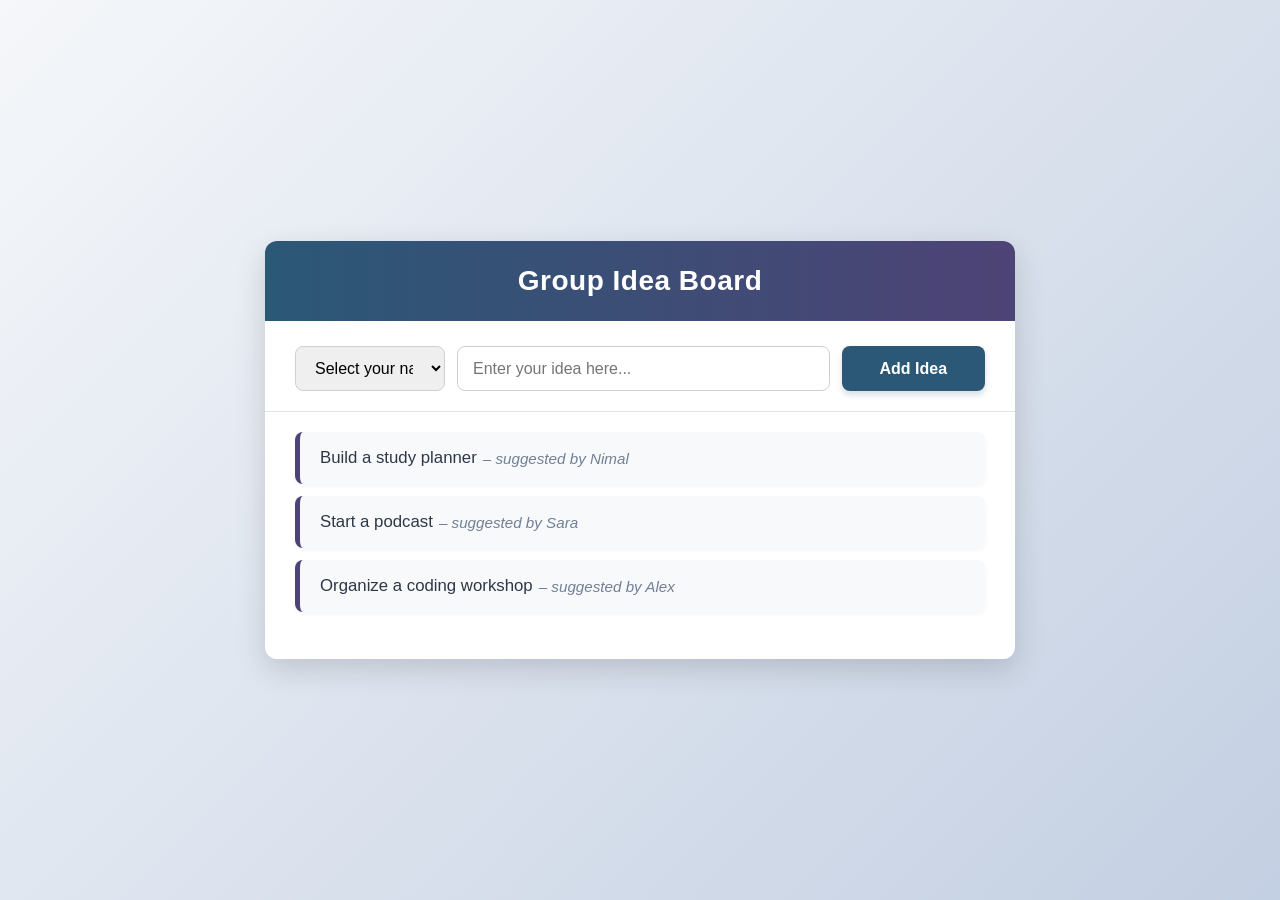
==== index.html @ ea47dd8d "Current Main" ====
<!DOCTYPE html>
<html lang="en">
<head>
    <meta charset="UTF-8">
    <meta name="viewport" content="width=device-width, initial-scale=1.0">
    <title>Group Idea Board</title>
    <link rel="stylesheet" href="style.css">
</head>
<body>
    <div class="board-container">
        <header class="board-header">
            <h1>Group Idea Board</h1>
        </header>
        
        <div class="input-section">
            <select id="name-select" aria-label="Select your name">
                <option value="" disabled selected>Select your name...</option>
                <option value="Nimal">Nimal</option>
                <option value="Sara">Sara</option>
                <option value="Alex">Alex</option>
                <option value="Chandula">Chandula</option>
            </select>
            <input type="text" id="idea-input" placeholder="Enter your idea here..." aria-label="Enter your idea">
            <button id="add-btn">Add Idea</button>
        </div>

        <div class="list-section">
            <ul id="idea-list">
                <li>Build a study planner <span class="author">– suggested by Nimal</span></li>
                <li>Start a podcast <span class="author">– suggested by Sara</span></li>
                <li>Organize a coding workshop <span class="author">– suggested by Alex</span></li>
            </ul>
        </div>
    </div>

    <script src="script.js"></script>
</body>
</html>
---- style.css ----
* {
    box-sizing: border-box;
    margin: 0;
    padding: 0;
    font-family: 'Segoe UI', Tahoma, Geneva, Verdana, sans-serif;
}

body {
    background: linear-gradient(135deg, #f5f7fa 0%, #c3cfe2 100%);
    display: flex;
    justify-content: center;
    align-items: center;
    min-height: 100vh;
    padding: 20px;
}

.board-container {
    background-color: #ffffff;
    width: 100%;
    max-width: 750px;
    border-radius: 12px;
    box-shadow: 0 10px 30px rgba(0, 0, 0, 0.15);
    overflow: hidden;
}

.board-header {
    background: linear-gradient(90deg, #2b5876 0%, #4e4376 100%);
    color: white;
    padding: 24px;
    text-align: center;
}

.board-header h1 {
    font-size: 1.75rem;
    font-weight: 600;
    letter-spacing: 0.5px;
}

.input-section {
    display: flex;
    gap: 12px;
    padding: 25px 30px 20px 30px;
    border-bottom: 1px solid #e1e4e8;
    flex-wrap: wrap;
}

#name-select, #idea-input, #add-btn {
    padding: 12px 15px;
    border: 1px solid #ccd0d5;
    border-radius: 8px;
    font-size: 1rem;
    outline: none;
    transition: all 0.3s ease;
}

#name-select:focus, #idea-input:focus {
    border-color: #4e4376;
    box-shadow: 0 0 0 3px rgba(78, 67, 118, 0.1);
}

#name-select {
    flex: 1;
    min-width: 150px;
    cursor: pointer;
}

#idea-input {
    flex: 3;
    min-width: 200px;
}

#add-btn {
    background-color: #2b5876;
    color: white;
    border: none;
    cursor: pointer;
    font-weight: 600;
    flex: 1;
    min-width: 120px;
    box-shadow: 0 4px 6px rgba(43, 88, 118, 0.2);
}

#add-btn:hover {
    background-color: #1a3648;
    box-shadow: 0 6px 8px rgba(43, 88, 118, 0.3);
    transform: translateY(-1px);
}

#add-btn:active {
    transform: translateY(1px);
    box-shadow: 0 2px 4px rgba(43, 88, 118, 0.2);
}

.list-section {
    padding: 20px 30px 35px 30px;
}

#idea-list {
    list-style-type: none;
}

#idea-list li {
    padding: 16px 20px;
    background-color: #f8f9fa;
    margin-bottom: 12px;
    border-radius: 8px;
    border-left: 5px solid #4e4376;
    font-size: 1.05rem;
    color: #2d3748;
    box-shadow: 0 2px 5px rgba(0,0,0,0.04);
    transition: transform 0.2s ease, box-shadow 0.2s ease;
    display: flex;
    align-items: center;
    flex-wrap: wrap;
    gap: 6px;
}

#idea-list li:hover {
    transform: translateX(6px);
    box-shadow: 0 4px 8px rgba(0,0,0,0.08);
}

.author {
    font-style: italic;
    color: #718096;
    font-size: 0.95rem;
}
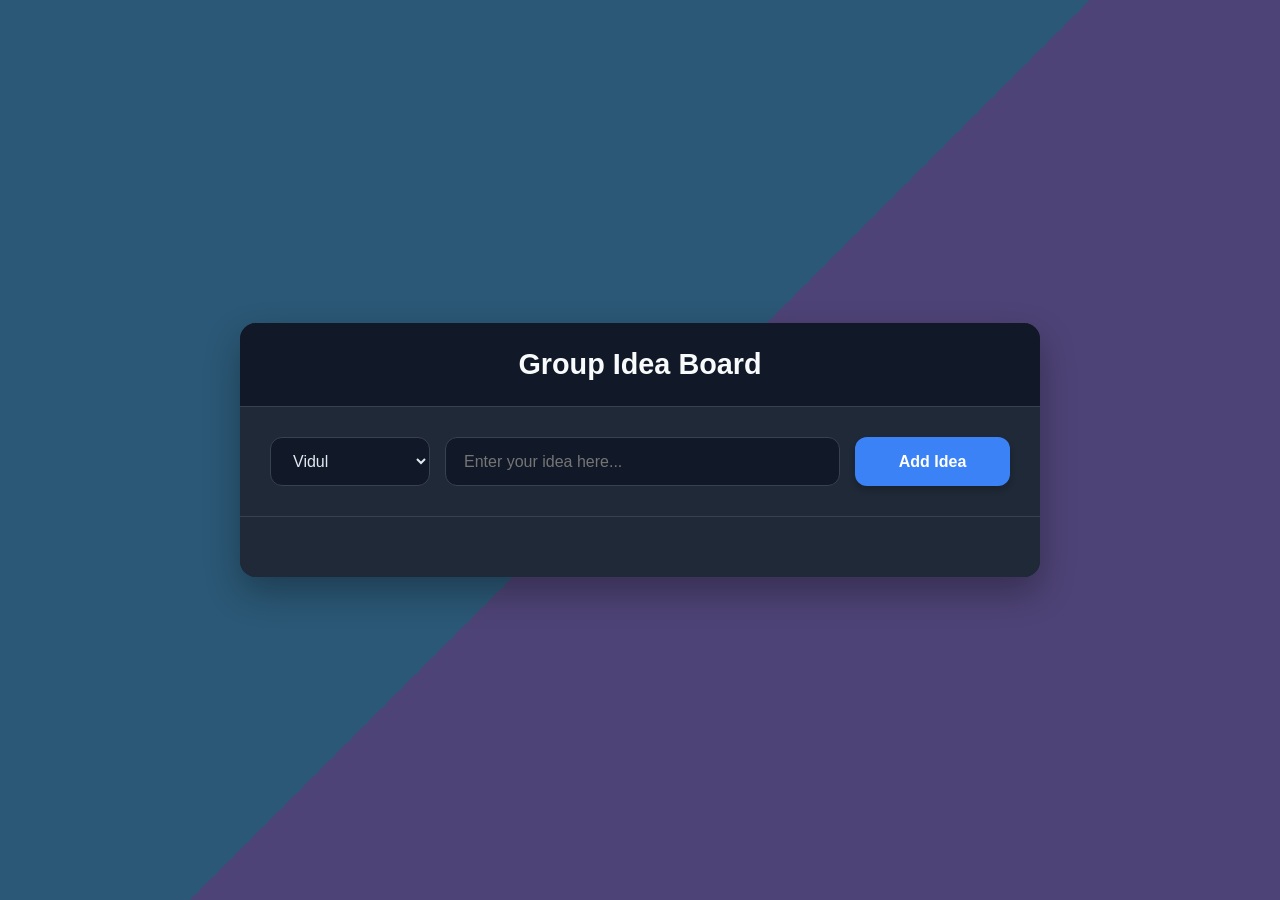
==== commit 6874c58f: "final changes" ====
--- a/index.html
+++ b/index.html
@@ -3,7 +3,7 @@
 <head>
     <meta charset="UTF-8">
     <meta name="viewport" content="width=device-width, initial-scale=1.0">
-    <title>Group Idea Board</title>
+    <title>Advanced Group Idea Board</title>
     <link rel="stylesheet" href="style.css">
 </head>
 <body>
@@ -14,22 +14,23 @@
         
         <div class="input-section">
             <select id="name-select" aria-label="Select your name">
-                <option value="" disabled selected>Select your name...</option>
-                <option value="Nimal">Nimal</option>
-                <option value="Sara">Sara</option>
-                <option value="Alex">Alex</option>
+                <option value="Vidul">Vidul</option>
                 <option value="Chandula">Chandula</option>
+                <option value="Amasha">Amasha</option>
+                <option value="Yasandi">Yasandi</option>
+                <option value="Anusara">Anusara</option>
+                <option value="Ayal">Ayal</option>
+                <option value="Miron">Miron</option>
+                <option value="Krishanth">Krishanth</option>
+                <option value="Lochana">Sahan</option>
+                <option value="Didula">Sahan</option>
             </select>
             <input type="text" id="idea-input" placeholder="Enter your idea here..." aria-label="Enter your idea">
             <button id="add-btn">Add Idea</button>
         </div>
 
         <div class="list-section">
-            <ul id="idea-list">
-                <li>Build a study planner <span class="author">– suggested by Nimal</span></li>
-                <li>Start a podcast <span class="author">– suggested by Sara</span></li>
-                <li>Organize a coding workshop <span class="author">– suggested by Alex</span></li>
-            </ul>
+            <ul id="idea-list"></ul>
         </div>
     </div>
 
--- a/style.css
+++ b/style.css
@@ -1,3 +1,4 @@
+/* Reset and base styles */
 * {
     box-sizing: border-box;
     margin: 0;
@@ -5,8 +6,10 @@
     font-family: 'Segoe UI', Tahoma, Geneva, Verdana, sans-serif;
 }
 
+/* Main body background inspired by the sample image */
 body {
-    background: linear-gradient(135deg, #f5f7fa 0%, #c3cfe2 100%);
+    /* Diagonal gradient for a modern, two-toned background */
+    background: linear-gradient(135deg, #2b5876 50%, #4e4376 50%);
     display: flex;
     justify-content: center;
     align-items: center;
@@ -14,114 +17,128 @@
     padding: 20px;
 }
 
+/* The main card container for the board */
 .board-container {
-    background-color: #ffffff;
+    background-color: #1f2937; /* Dark background for the card */
     width: 100%;
-    max-width: 750px;
-    border-radius: 12px;
-    box-shadow: 0 10px 30px rgba(0, 0, 0, 0.15);
+    max-width: 800px;
+    border-radius: 16px; /* Prominent rounded corners */
+    box-shadow: 0 15px 35px rgba(0, 0, 0, 0.3); /* Deep shadow for depth */
     overflow: hidden;
+    color: #e2e8f0; /* Light text color for contrast */
 }
 
+/* Header styling */
 .board-header {
-    background: linear-gradient(90deg, #2b5876 0%, #4e4376 100%);
-    color: white;
-    padding: 24px;
+    background: #111827; /* Slightly darker header */
+    padding: 25px;
     text-align: center;
+    border-bottom: 1px solid #374151;
 }
 
 .board-header h1 {
-    font-size: 1.75rem;
+    font-size: 1.8rem;
     font-weight: 600;
-    letter-spacing: 0.5px;
+    color: #f9fafb;
 }
 
+/* Input section styling */
 .input-section {
     display: flex;
-    gap: 12px;
-    padding: 25px 30px 20px 30px;
-    border-bottom: 1px solid #e1e4e8;
+    gap: 15px;
+    padding: 30px;
+    border-bottom: 1px solid #374151;
     flex-wrap: wrap;
+    background-color: #1f2937;
 }
 
+/* Styling for inputs and button */
 #name-select, #idea-input, #add-btn {
-    padding: 12px 15px;
-    border: 1px solid #ccd0d5;
-    border-radius: 8px;
+    padding: 14px 18px;
+    border: 1px solid #374151;
+    border-radius: 12px; /* Matches container's rounded style */
     font-size: 1rem;
     outline: none;
     transition: all 0.3s ease;
+    background-color: #111827; /* Dark input background */
+    color: #e2e8f0;
 }
 
 #name-select:focus, #idea-input:focus {
-    border-color: #4e4376;
-    box-shadow: 0 0 0 3px rgba(78, 67, 118, 0.1);
+    border-color: #3b82f6; /* Blue highlight on focus */
+    box-shadow: 0 0 0 3px rgba(59, 130, 246, 0.2);
 }
 
 #name-select {
     flex: 1;
-    min-width: 150px;
+    min-width: 160px;
     cursor: pointer;
 }
 
 #idea-input {
     flex: 3;
-    min-width: 200px;
+    min-width: 220px;
 }
 
+/* Button styling */
 #add-btn {
-    background-color: #2b5876;
+    background-color: #3b82f6; /* Vibrant blue button */
     color: white;
     border: none;
     cursor: pointer;
     font-weight: 600;
     flex: 1;
-    min-width: 120px;
-    box-shadow: 0 4px 6px rgba(43, 88, 118, 0.2);
+    min-width: 130px;
+    box-shadow: 0 4px 6px rgba(0, 0, 0, 0.2);
 }
 
 #add-btn:hover {
-    background-color: #1a3648;
-    box-shadow: 0 6px 8px rgba(43, 88, 118, 0.3);
-    transform: translateY(-1px);
+    background-color: #2563eb; /* Darker blue on hover */
+    box-shadow: 0 6px 12px rgba(0, 0, 0, 0.3);
+    transform: translateY(-2px);
 }
 
 #add-btn:active {
-    transform: translateY(1px);
-    box-shadow: 0 2px 4px rgba(43, 88, 118, 0.2);
+    transform: translateY(0);
 }
 
+/* List section styling */
 .list-section {
-    padding: 20px 30px 35px 30px;
+    padding: 30px;
+    background-color: #1f2937;
 }
 
 #idea-list {
     list-style-type: none;
 }
 
+/* Individual idea item styling */
 #idea-list li {
-    padding: 16px 20px;
-    background-color: #f8f9fa;
-    margin-bottom: 12px;
-    border-radius: 8px;
-    border-left: 5px solid #4e4376;
+    padding: 18px 22px;
+    background-color: #111827; /* Darker background for list items */
+    margin-bottom: 15px;
+    border-radius: 12px;
+    border: 1px solid #374151;
     font-size: 1.05rem;
-    color: #2d3748;
-    box-shadow: 0 2px 5px rgba(0,0,0,0.04);
+    color: #f9fafb;
+    box-shadow: 0 2px 4px rgba(0, 0, 0, 0.2);
     transition: transform 0.2s ease, box-shadow 0.2s ease;
     display: flex;
     align-items: center;
     flex-wrap: wrap;
-    gap: 6px;
+    gap: 8px;
 }
 
 #idea-list li:hover {
-    transform: translateX(6px);
-    box-shadow: 0 4px 8px rgba(0,0,0,0.08);
+    transform: translateY(-3px); /* Slight lift effect */
+    box-shadow: 0 6px 12px rgba(0, 0, 0, 0.3);
+    border-color: #3b82f6;
 }
 
+/* Author name styling */
 .author {
-    font-style: italic;
-    color: #718096;
+    font-style: normal;
+    color: #9ca3af; /* Lighter grey for the author */
     font-size: 0.95rem;
+    margin-left: auto; /* Pushes author to the right */
 }
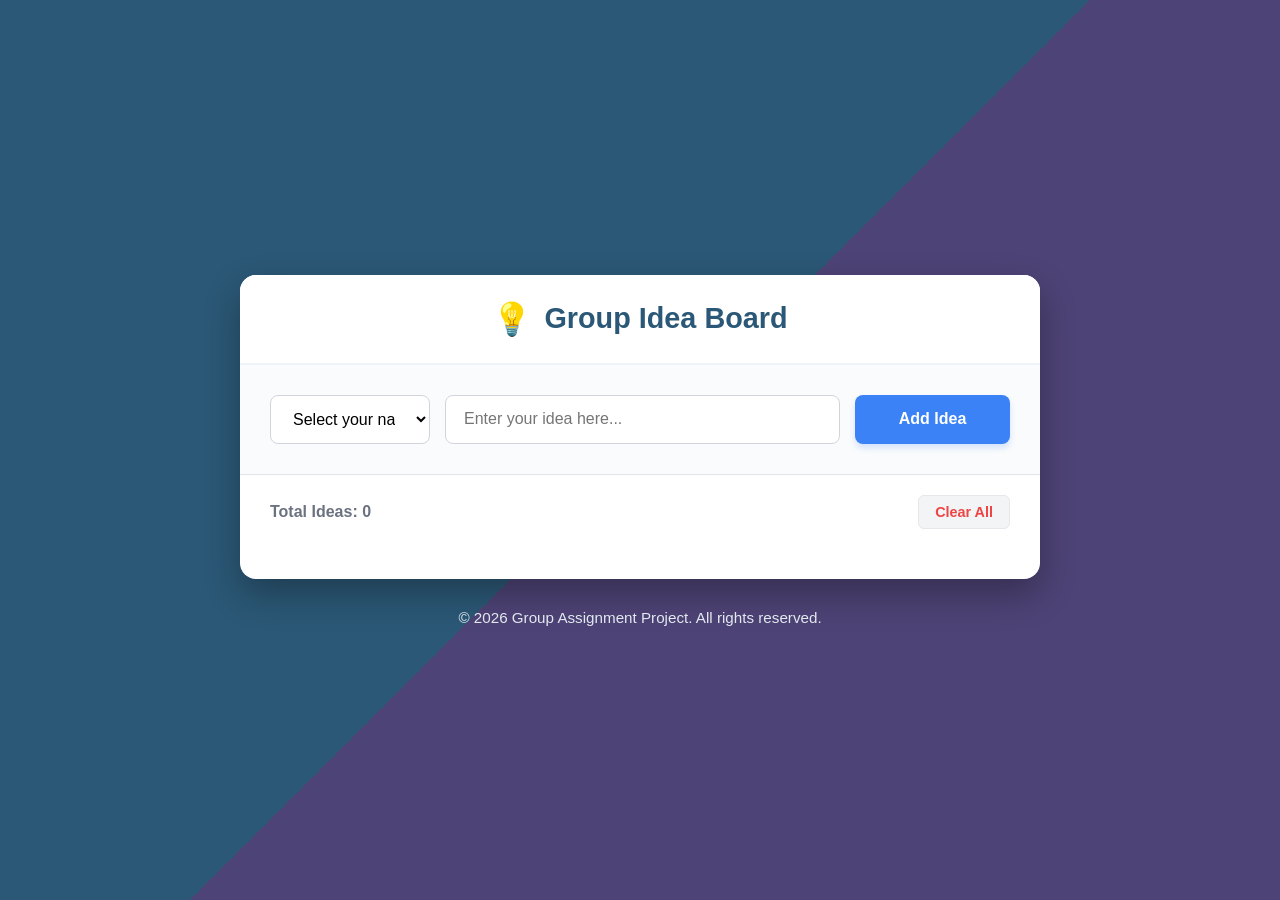
==== commit 08665cbe: "new edits done" ====
--- a/index.html
+++ b/index.html
@@ -3,17 +3,19 @@
 <head>
     <meta charset="UTF-8">
     <meta name="viewport" content="width=device-width, initial-scale=1.0">
-    <title>Advanced Group Idea Board</title>
+    <title>Group Idea Board</title>
     <link rel="stylesheet" href="style.css">
 </head>
 <body>
     <div class="board-container">
         <header class="board-header">
+            <span class="logo">💡</span>
             <h1>Group Idea Board</h1>
         </header>
         
         <div class="input-section">
             <select id="name-select" aria-label="Select your name">
+                <option value="" disabled selected>Select your name...</option>
                 <option value="Vidul">Vidul</option>
                 <option value="Chandula">Chandula</option>
                 <option value="Amasha">Amasha</option>
@@ -22,11 +24,16 @@
                 <option value="Ayal">Ayal</option>
                 <option value="Miron">Miron</option>
                 <option value="Krishanth">Krishanth</option>
-                <option value="Lochana">Sahan</option>
-                <option value="Didula">Sahan</option>
+                <option value="Lochana">Lochana</option>
+                <option value="Didula">Didula</option>
             </select>
             <input type="text" id="idea-input" placeholder="Enter your idea here..." aria-label="Enter your idea">
             <button id="add-btn">Add Idea</button>
+        </div>
+
+        <div class="list-header">
+            <span id="idea-count">Total Ideas: 0</span>
+            <button id="clear-btn" class="secondary-btn">Clear All</button>
         </div>
 
         <div class="list-section">
@@ -34,6 +41,10 @@
         </div>
     </div>
 
+    <footer class="page-footer">
+        <p>&copy; 2026 Group Assignment Project. All rights reserved.</p>
+    </footer>
+
     <script src="script.js"></script>
 </body>
 </html>
--- a/style.css
+++ b/style.css
@@ -1,4 +1,3 @@
-/* Reset and base styles */
 * {
     box-sizing: border-box;
     margin: 0;
@@ -6,122 +5,144 @@
     font-family: 'Segoe UI', Tahoma, Geneva, Verdana, sans-serif;
 }
 
-/* Main body background inspired by the sample image */
+/* Updated to the modern, two-toned background from the second file */
 body {
-    /* Diagonal gradient for a modern, two-toned background */
     background: linear-gradient(135deg, #2b5876 50%, #4e4376 50%);
     display: flex;
+    flex-direction: column;
     justify-content: center;
     align-items: center;
     min-height: 100vh;
     padding: 20px;
+    color: #333;
 }
 
-/* The main card container for the board */
+/* Enhanced layout, spacing, and shadows */
 .board-container {
-    background-color: #1f2937; /* Dark background for the card */
+    background-color: #ffffff;
     width: 100%;
     max-width: 800px;
-    border-radius: 16px; /* Prominent rounded corners */
-    box-shadow: 0 15px 35px rgba(0, 0, 0, 0.3); /* Deep shadow for depth */
+    border-radius: 16px;
+    box-shadow: 0 15px 35px rgba(0, 0, 0, 0.3); /* Deeper shadow to stand out against the dark background */
     overflow: hidden;
-    color: #e2e8f0; /* Light text color for contrast */
+    margin-bottom: 20px;
 }
 
-/* Header styling */
+/* Part 6: Header layout including space for the new logo */
 .board-header {
-    background: #111827; /* Slightly darker header */
+    background: #ffffff;
     padding: 25px;
     text-align: center;
-    border-bottom: 1px solid #374151;
+    border-bottom: 2px solid #f0f4f8;
+    display: flex;
+    justify-content: center;
+    align-items: center;
+    gap: 12px;
+}
+
+.logo {
+    font-size: 2rem;
 }
 
 .board-header h1 {
     font-size: 1.8rem;
-    font-weight: 600;
-    color: #f9fafb;
+    font-weight: 700;
+    color: #2b5876;
 }
 
-/* Input section styling */
+/* Clean input section layout */
 .input-section {
     display: flex;
     gap: 15px;
     padding: 30px;
-    border-bottom: 1px solid #374151;
+    background-color: #fafbfc;
+    border-bottom: 1px solid #e1e4e8;
     flex-wrap: wrap;
-    background-color: #1f2937;
 }
 
-/* Styling for inputs and button */
 #name-select, #idea-input, #add-btn {
     padding: 14px 18px;
-    border: 1px solid #374151;
-    border-radius: 12px; /* Matches container's rounded style */
+    border: 1px solid #d1d5db;
+    border-radius: 8px;
     font-size: 1rem;
     outline: none;
     transition: all 0.3s ease;
-    background-color: #111827; /* Dark input background */
-    color: #e2e8f0;
+    background-color: #ffffff;
 }
 
 #name-select:focus, #idea-input:focus {
-    border-color: #3b82f6; /* Blue highlight on focus */
-    box-shadow: 0 0 0 3px rgba(59, 130, 246, 0.2);
+    border-color: #3b82f6;
+    box-shadow: 0 0 0 3px rgba(59, 130, 246, 0.15);
 }
 
-#name-select {
-    flex: 1;
-    min-width: 160px;
-    cursor: pointer;
-}
+#name-select { flex: 1; min-width: 160px; cursor: pointer; }
+#idea-input { flex: 3; min-width: 220px; }
 
-#idea-input {
-    flex: 3;
-    min-width: 220px;
-}
-
-/* Button styling */
+/* Part 5: Visually appealing primary button */
 #add-btn {
-    background-color: #3b82f6; /* Vibrant blue button */
+    background-color: #3b82f6;
     color: white;
     border: none;
     cursor: pointer;
     font-weight: 600;
     flex: 1;
     min-width: 130px;
-    box-shadow: 0 4px 6px rgba(0, 0, 0, 0.2);
+    box-shadow: 0 4px 6px rgba(59, 130, 246, 0.2);
 }
 
 #add-btn:hover {
-    background-color: #2563eb; /* Darker blue on hover */
-    box-shadow: 0 6px 12px rgba(0, 0, 0, 0.3);
+    background-color: #2563eb;
     transform: translateY(-2px);
+    box-shadow: 0 6px 12px rgba(59, 130, 246, 0.3);
 }
 
-#add-btn:active {
-    transform: translateY(0);
+/* Part 6: Sub-header for the Counter and Clear button */
+.list-header {
+    display: flex;
+    justify-content: space-between;
+    align-items: center;
+    padding: 20px 30px 0 30px;
+    font-weight: 600;
+    color: #6b7280;
 }
 
-/* List section styling */
+/* Part 6: Clear Button Styling */
+.secondary-btn {
+    background-color: #f3f4f6;
+    color: #ef4444;
+    border: 1px solid #e5e7eb;
+    padding: 8px 16px;
+    border-radius: 6px;
+    cursor: pointer;
+    font-size: 0.9rem;
+    font-weight: 600;
+    transition: all 0.2s ease;
+}
+
+.secondary-btn:hover {
+    background-color: #fee2e2;
+    border-color: #fca5a5;
+}
+
+/* Part 5: Clear and readable list layout */
 .list-section {
-    padding: 30px;
-    background-color: #1f2937;
+    padding: 20px 30px 30px 30px;
 }
 
 #idea-list {
     list-style-type: none;
 }
 
-/* Individual idea item styling */
 #idea-list li {
     padding: 18px 22px;
-    background-color: #111827; /* Darker background for list items */
+    background-color: #ffffff;
     margin-bottom: 15px;
-    border-radius: 12px;
-    border: 1px solid #374151;
+    border-radius: 10px;
+    border: 1px solid #e5e7eb;
+    border-left: 5px solid #3b82f6; /* Blue accent line */
     font-size: 1.05rem;
-    color: #f9fafb;
-    box-shadow: 0 2px 4px rgba(0, 0, 0, 0.2);
+    color: #1f2937;
+    box-shadow: 0 2px 5px rgba(0, 0, 0, 0.03);
     transition: transform 0.2s ease, box-shadow 0.2s ease;
     display: flex;
     align-items: center;
@@ -130,15 +151,20 @@
 }
 
 #idea-list li:hover {
-    transform: translateY(-3px); /* Slight lift effect */
-    box-shadow: 0 6px 12px rgba(0, 0, 0, 0.3);
-    border-color: #3b82f6;
+    transform: translateX(5px);
+    box-shadow: 0 4px 10px rgba(0, 0, 0, 0.08);
 }
 
-/* Author name styling */
 .author {
-    font-style: normal;
-    color: #9ca3af; /* Lighter grey for the author */
+    color: #6b7280;
     font-size: 0.95rem;
-    margin-left: auto; /* Pushes author to the right */
+    margin-left: auto;
+}
+
+/* Part 6: Footer Element */
+.page-footer {
+    color: #e2e8f0; /* Lighter text color to be readable on the new dark body background */
+    font-size: 0.95rem;
+    text-align: center;
+    margin-top: 10px;
 }
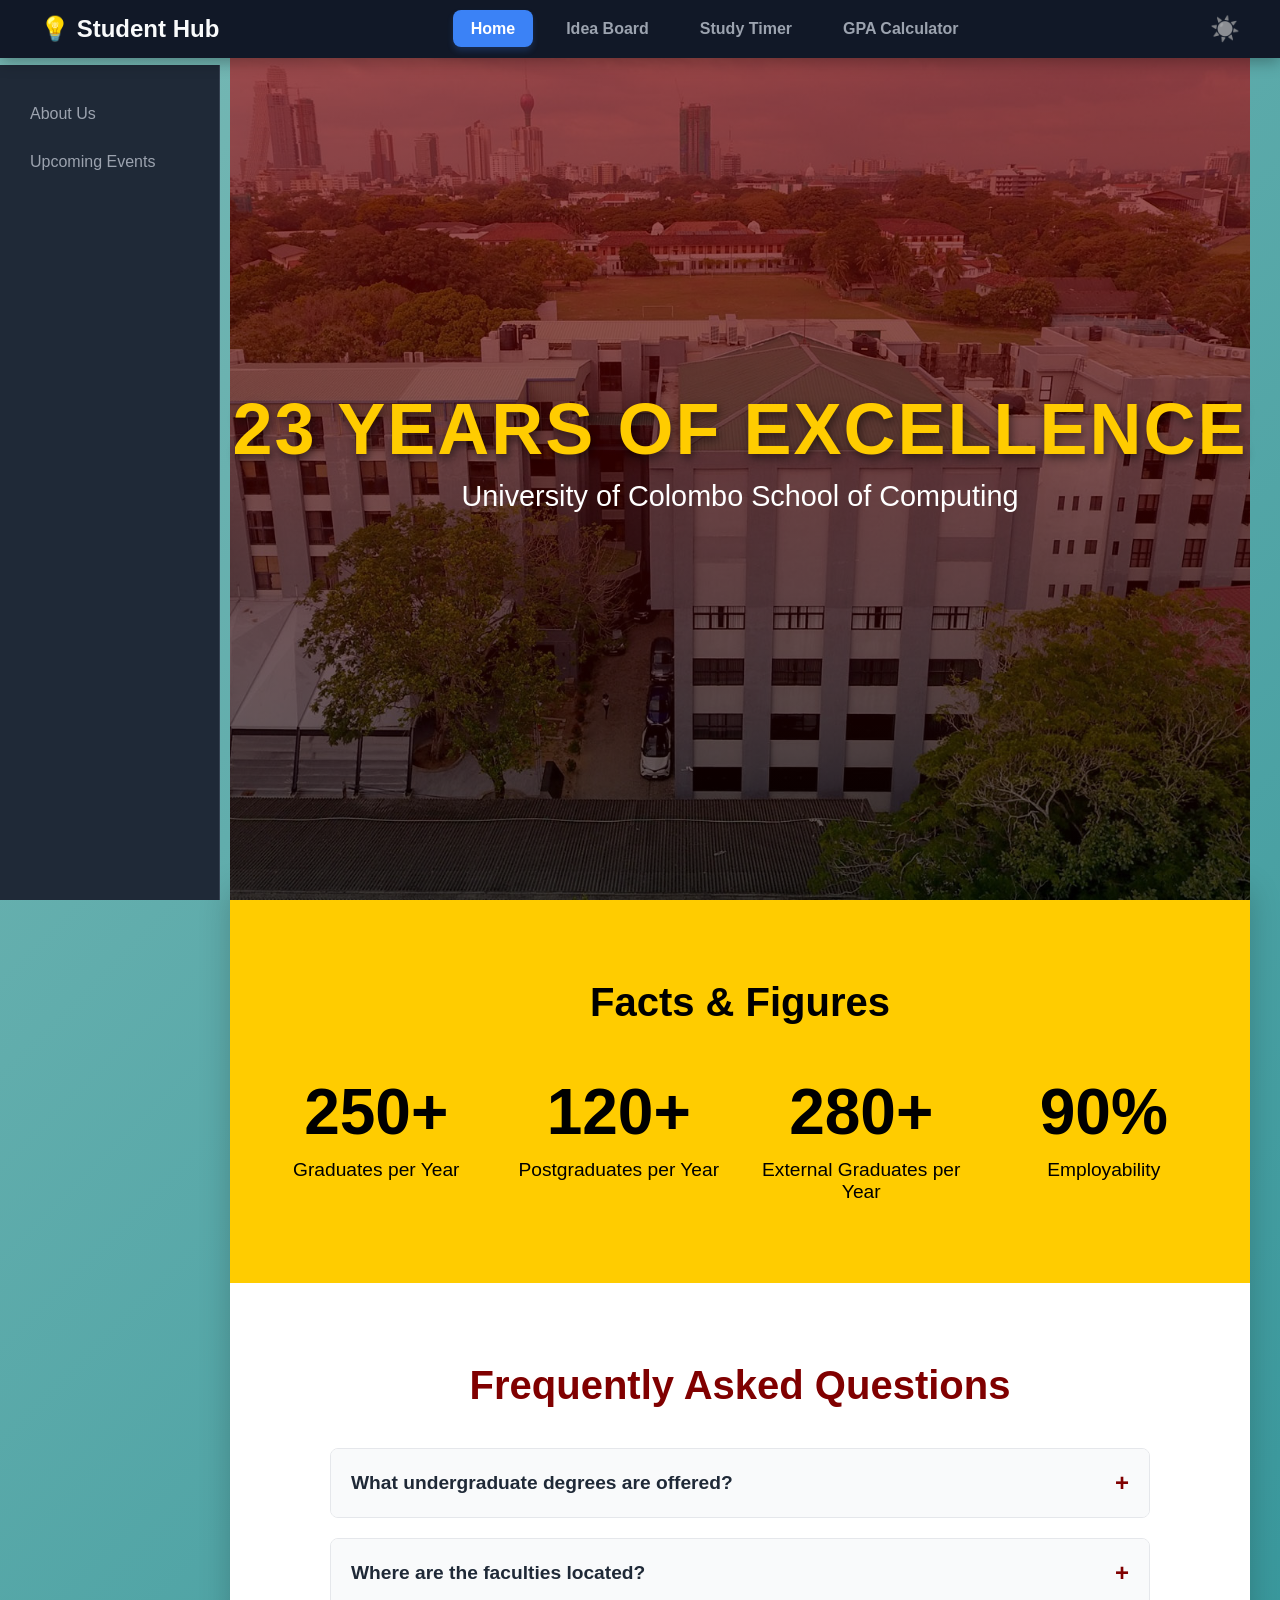
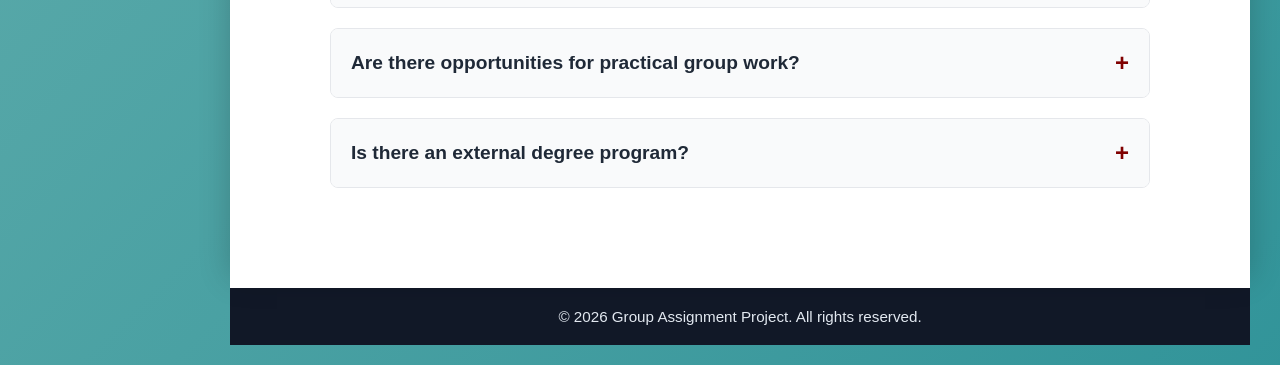
==== commit f60ab356: "hometab" ====
--- a/index.html
+++ b/index.html
@@ -3,47 +3,103 @@
 <head>
     <meta charset="UTF-8">
     <meta name="viewport" content="width=device-width, initial-scale=1.0">
-    <title>Group Idea Board</title>
+    <title>Home - Student Hub</title>
     <link rel="stylesheet" href="style.css">
 </head>
 <body>
-    <div class="board-container">
-        <header class="board-header">
-            <span class="logo">💡</span>
-            <h1>Group Idea Board</h1>
-        </header>
+    <nav class="top-nav">
+        <div class="nav-logo">💡 Student Hub</div>
+        <ul class="nav-links">
+            <li><a href="home.html" class="active">Home</a></li>
+            <li><a href="index.html">Idea Board</a></li>
+            <li><a href="timer.html">Study Timer</a></li>
+            <li><a href="gpa.html">GPA Calculator</a></li>
+        </ul>
         
-        <div class="input-section">
-            <select id="name-select" aria-label="Select your name">
-                <option value="" disabled selected>Select your name...</option>
-                <option value="Vidul">Vidul</option>
-                <option value="Chandula">Chandula</option>
-                <option value="Amasha">Amasha</option>
-                <option value="Yasandi">Yasandi</option>
-                <option value="Anusara">Anusara</option>
-                <option value="Ayal">Ayal</option>
-                <option value="Miron">Miron</option>
-                <option value="Krishanth">Krishanth</option>
-                <option value="Lochana">Lochana</option>
-                <option value="Didula">Didula</option>
-            </select>
-            <input type="text" id="idea-input" placeholder="Enter your idea here..." aria-label="Enter your idea">
-            <button id="add-btn">Add Idea</button>
+        <button id="theme-toggle" class="theme-btn" aria-label="Toggle Theme">
+            <span class="icon sun">☀️</span>
+            <span class="icon moon" style="display: none;">🌙</span>
+        </button>
+    </nav>
+
+    <aside class="sidebar">
+        <ul class="sidebar-links">
+            <li><a href="about.html">About Us</a></li>
+            <li><a href="events.html">Upcoming Events</a></li>
+        </ul>
+    </aside>
+
+    <main class="home-main">
+        
+        <section class="hero-parallax">
+            <div class="hero-content">
+                <h1 class="hero-title">23 Years of Excellence</h1>
+                <p class="hero-subtitle">University of Colombo School of Computing</p>
+            </div>
+        </section>
+
+        <div class="scrolling-content">
+            
+            <section class="facts-figures">
+                <h2 class="section-title">Facts & Figures</h2>
+                <div class="stats-grid">
+                    <div class="stat-card">
+                        <h3 class="stat-number">250+</h3>
+                        <p class="stat-label">Graduates per Year</p>
+                    </div>
+                    <div class="stat-card">
+                        <h3 class="stat-number">120+</h3>
+                        <p class="stat-label">Postgraduates per Year</p>
+                    </div>
+                    <div class="stat-card">
+                        <h3 class="stat-number">280+</h3>
+                        <p class="stat-label">External Graduates per Year</p>
+                    </div>
+                    <div class="stat-card">
+                        <h3 class="stat-number">90%</h3>
+                        <p class="stat-label">Employability</p>
+                    </div>
+                </div>
+            </section>
+
+            <section class="faq-section">
+                <h2 class="faq-title">Frequently Asked Questions</h2>
+                
+                <details class="faq-item">
+                    <summary>What undergraduate degrees are offered?</summary>
+                    <div class="faq-answer">
+                        <p>We offer specialized internal degree programs in Computer Science (CS), Information Systems (IS), and Software Engineering (SE), designed to meet modern industry demands.</p>
+                    </div>
+                </details>
+
+                <details class="faq-item">
+                    <summary>Where are the faculties located?</summary>
+                    <div class="faq-answer">
+                        <p>The campus is situated in the heart of the city within the main University of Colombo premises (Colombo 07), providing easy access to tech hubs and industry partners.</p>
+                    </div>
+                </details>
+
+                <details class="faq-item">
+                    <summary>Are there opportunities for practical group work?</summary>
+                    <div class="faq-answer">
+                        <p>Yes, collaborative assignments, hackathons, and industry-sponsored projects are core components of our curriculum, allowing students to build real-world software and interfaces.</p>
+                    </div>
+                </details>
+
+                <details class="faq-item">
+                    <summary>Is there an external degree program?</summary>
+                    <div class="faq-answer">
+                        <p>Yes, the Bachelor of Information Technology (BIT) is a highly recognized external degree program that produces hundreds of graduates annually.</p>
+                    </div>
+                </details>
+
+            </section>
         </div>
-
-        <div class="list-header">
-            <span id="idea-count">Total Ideas: 0</span>
-            <button id="clear-btn" class="secondary-btn">Clear All</button>
-        </div>
-
-        <div class="list-section">
-            <ul id="idea-list"></ul>
-        </div>
-    </div>
-
-    <footer class="page-footer">
-        <p>&copy; 2026 Group Assignment Project. All rights reserved.</p>
-    </footer>
+        
+        <footer class="page-footer" style="background-color: #111827; margin: 0; padding: 20px;">
+            <p>&copy; 2026 Group Assignment Project. All rights reserved.</p>
+        </footer>
+    </main>
 
     <script src="script.js"></script>
 </body>
--- a/style.css
+++ b/style.css
@@ -7,7 +7,7 @@
 
 /* Updated to the modern, two-toned background from the second file */
 body {
-    background: linear-gradient(135deg, #2b5876 50%, #4e4376 50%);
+    /* Your existing layout (untouched) */
     display: flex;
     flex-direction: column;
     justify-content: center;
@@ -15,6 +15,29 @@
     min-height: 100vh;
     padding: 20px;
     color: #333;
+
+    /* The Moving Gradient Setup */
+    /* We use the colors in a sequence so the loop is invisible */
+    background: linear-gradient(135deg, #78B9B5, #0F828C, #320A6B);
+    
+    /* Stretches the background out so it can slide */
+    background-size: 300% 300%;
+    
+    /* Triggers the movement */
+    animation: slideGradient 8s ease infinite;
+}
+
+/* The actual movement instructions */
+@keyframes slideGradient {
+    0% {
+        background-position: 0% 50%;
+    }
+    50% {
+        background-position: 100% 50%;
+    }
+    100% {
+        background-position: 0% 50%;
+    }
 }
 
 /* Enhanced layout, spacing, and shadows */
@@ -60,7 +83,19 @@
     flex-wrap: wrap;
 }
 
-#name-select, #idea-input, #add-btn {
+#name-select{
+    padding: 14px 18px;
+    border: 1px solid #d1d5db;
+    border-radius: 8px;
+    font-size: 1rem;
+    outline: none;
+    transition: all 0.3s ease;
+    background-color: #ffffff;
+    display: inline-block; 
+    width: max-content;
+}
+
+#idea-input, #add-btn {
     padding: 14px 18px;
     border: 1px solid #d1d5db;
     border-radius: 8px;
@@ -167,4 +202,353 @@
     font-size: 0.95rem;
     text-align: center;
     margin-top: 10px;
+}
+
+/* Styling for the individual delete button */
+.delete-btn {
+    background: none;
+    border: none;
+    color: #ef4444; /* Red color to match the clear button */
+    font-size: 1.2rem;
+    cursor: pointer;
+    margin-left: 12px;
+    padding: 0 5px;
+    border-radius: 4px;
+    transition: all 0.2s ease;
+}
+
+.delete-btn:hover {
+    background-color: #fee2e2;
+    color: #b91c1c;
+}
+
+.top-nav {
+    width: 100%;
+    background-color: #111827; /* Matches the dark elements of your theme */
+    padding: 15px 40px;
+    display: flex;
+    justify-content: space-between;
+    align-items: center;
+    box-shadow: 0 4px 15px rgba(0, 0, 0, 0.3);
+    position: fixed; /* Keeps the navbar pinned to the top */
+    top: 0;
+    left: 0;
+    z-index: 1000; /* Ensures it stays above all other content */
+}
+
+.nav-logo {
+    color: #f9fafb;
+    font-size: 1.5rem;
+    font-weight: 700;
+}
+
+.nav-links {
+    list-style: none;
+    display: flex;
+    gap: 15px;
+}
+
+.nav-links li a {
+    color: #9ca3af;
+    text-decoration: none;
+    font-size: 1rem;
+    font-weight: 600;
+    padding: 10px 18px;
+    border-radius: 8px;
+    transition: all 0.3s ease;
+}
+
+.nav-links li a:hover {
+    color: #f9fafb;
+    background-color: #1f2937;
+}
+
+/* Highlights the current page the user is on */
+.nav-links li a.active {
+    color: white;
+    background-color: #3b82f6; 
+    box-shadow: 0 4px 6px rgba(59, 130, 246, 0.2);
+}
+
+/* CRITICAL: Update your existing body tag to include padding-top 
+   so the fixed navbar doesn't cover up the top of your idea board! */
+body {
+    /* Keep your existing body styles, but add this line: */
+    padding-top: 100px; 
+}
+
+.top-nav {
+    width: 100%;
+    background-color: #111827; 
+    padding: 15px 40px;
+    display: flex;
+    justify-content: space-between;
+    align-items: center;
+    box-shadow: 0 4px 15px rgba(0, 0, 0, 0.3);
+    position: fixed; 
+    top: 0;
+    left: 0;
+    z-index: 1000; 
+    transition: background-color 0.3s ease;
+}
+
+/* Grayscaled Theme Toggle Button */
+.theme-btn {
+    background: none;
+    border: none;
+    font-size: 1.5rem;
+    cursor: pointer;
+    filter: grayscale(100%); /* Keeps the icons fully gray */
+    opacity: 0.7;
+    transition: opacity 0.3s ease;
+}
+
+.theme-btn:hover {
+    opacity: 1;
+}
+
+/* Sidebar Styling */
+.sidebar {
+    position: fixed;
+    top: 65px; /* Sits right under the top nav */
+    left: 0;
+    width: 220px;
+    height: calc(100vh - 65px);
+    background-color: #1f2937;
+    padding: 25px 0;
+    border-right: 1px solid #374151;
+    z-index: 900;
+    transition: background-color 0.3s ease;
+}
+
+.sidebar-links {
+    list-style: none;
+    display: flex;
+    flex-direction: column;
+}
+
+.sidebar-links li a {
+    display: block;
+    padding: 15px 30px;
+    color: #9ca3af;
+    text-decoration: none;
+    font-size: 1rem;
+    transition: all 0.2s ease;
+}
+
+.sidebar-links li a:hover {
+    background-color: #374151;
+    color: #f9fafb;
+    border-left: 4px solid #3b82f6;
+}
+
+/* IMPORTANT: Push the main content over so the sidebar doesn't cover it */
+body {
+    padding-top: 100px; 
+    padding-left: 240px; /* 220px sidebar width + 20px spacing */
+    transition: background 0.3s ease, color 0.3s ease;
+}
+
+/* --- LIGHT MODE OVERRIDES --- */
+body.light-mode {
+    background: linear-gradient(135deg, #e0eafc 0%, #cfdef3 100%);
+}
+
+body.light-mode .top-nav,
+body.light-mode .sidebar {
+    background-color: #ffffff;
+    border-color: #e1e4e8;
+    box-shadow: 0 4px 15px rgba(0, 0, 0, 0.05);
+}
+
+body.light-mode .nav-logo {
+    color: #2b5876;
+}
+
+body.light-mode .nav-links li a,
+body.light-mode .sidebar-links li a {
+    color: #4b5563;
+}
+
+body.light-mode .nav-links li a:hover,
+body.light-mode .sidebar-links li a:hover {
+    background-color: #f0f4f8;
+    color: #1f2937;
+}
+
+body.light-mode .nav-links li a.active {
+    color: white;
+    background-color: #3b82f6;
+}
+
+/* =========================================
+   HOME PAGE STYLES (Add to bottom of style.css)
+   ========================================= */
+
+/* Main wrapper to ignore default body padding for the full-width sections */
+.home-main {
+    width: 100%;
+    margin-top: -100px; /* Pulls content up under the fixed nav */
+    margin-left: -20px; /* Adjusts for body padding */
+}
+
+/* 1. Parallax Hero Section (Stanford Style) */
+.hero-parallax {
+    /* Replace 'UCSC.jpg' with your actual image path if it's in a folder */
+    background-image: linear-gradient(rgba(128, 0, 0, 0.7), rgba(0, 0, 0, 0.6)), url('UCSC.jpg');
+    
+    /* This 'fixed' property is the magic behind the Stanford scroll effect */
+    background-attachment: fixed; 
+    background-position: center;
+    background-repeat: no-repeat;
+    background-size: cover;
+    
+    height: 100vh;
+    display: flex;
+    align-items: center;
+    justify-content: center;
+    text-align: center;
+    color: #ffffff;
+}
+
+.hero-content {
+    animation: fadeIn 2s ease-out;
+}
+
+.hero-title {
+    font-size: 4.5rem;
+    font-weight: 800;
+    text-transform: uppercase;
+    letter-spacing: 2px;
+    margin-bottom: 10px;
+    color: #ffcc00; /* UCSC Gold */
+    text-shadow: 2px 4px 10px rgba(0,0,0,0.5);
+}
+
+.hero-subtitle {
+    font-size: 1.8rem;
+    font-weight: 300;
+}
+
+@keyframes fadeIn {
+    from { opacity: 0; transform: translateY(20px); }
+    to { opacity: 1; transform: translateY(0); }
+}
+
+/* 2. Scrolling Overlay Container */
+.scrolling-content {
+    position: relative;
+    z-index: 10;
+    background-color: #ffffff;
+    box-shadow: 0 -10px 30px rgba(0,0,0,0.2);
+}
+
+/* 3. Facts & Figures Section (Gold Theme) */
+.facts-figures {
+    background-color: #ffcc00; /* Matching the sample image */
+    padding: 80px 40px;
+    color: #000000;
+}
+
+.section-title {
+    text-align: center;
+    font-size: 2.5rem;
+    margin-bottom: 50px;
+    font-weight: 700;
+}
+
+.stats-grid {
+    display: flex;
+    justify-content: space-around;
+    flex-wrap: wrap;
+    gap: 30px;
+    max-width: 1200px;
+    margin: 0 auto;
+}
+
+.stat-card {
+    text-align: center;
+    flex: 1;
+    min-width: 200px;
+}
+
+.stat-number {
+    font-size: 4rem;
+    font-weight: 700;
+    margin-bottom: 10px;
+}
+
+.stat-label {
+    font-size: 1.2rem;
+    font-weight: 500;
+}
+
+/* 4. FAQ Section (Maroon Theme Accents) */
+.faq-section {
+    padding: 80px 40px;
+    max-width: 900px;
+    margin: 0 auto;
+    background-color: #ffffff;
+}
+
+.faq-title {
+    text-align: center;
+    font-size: 2.5rem;
+    color: #800000; /* UCSC Maroon */
+    margin-bottom: 40px;
+}
+
+.faq-item {
+    margin-bottom: 20px;
+    border: 1px solid #e5e7eb;
+    border-radius: 8px;
+    overflow: hidden;
+}
+
+/* Style for the clickable question */
+.faq-item summary {
+    padding: 20px;
+    background-color: #f9fafb;
+    font-size: 1.2rem;
+    font-weight: 600;
+    cursor: pointer;
+    color: #1f2937;
+    list-style: none; /* Removes default arrow in some browsers */
+    display: flex;
+    justify-content: space-between;
+    align-items: center;
+    transition: background-color 0.3s ease;
+}
+
+.faq-item summary::-webkit-details-marker {
+    display: none; /* Removes arrow in Safari/Chrome */
+}
+
+.faq-item summary::after {
+    content: '+';
+    font-size: 1.5rem;
+    color: #800000;
+}
+
+.faq-item[open] summary::after {
+    content: '−';
+}
+
+.faq-item summary:hover {
+    background-color: #f3f4f6;
+}
+
+/* Style for the answer text */
+.faq-answer {
+    padding: 20px;
+    font-size: 1.05rem;
+    color: #4b5563;
+    background-color: #ffffff;
+    line-height: 1.6;
+    border-top: 1px solid #e5e7eb;
+}
+
+/* Make sure the FAQ works cleanly in Dark Mode */
+body.light-mode .scrolling-content {
+    background-color: #ffffff;
 }
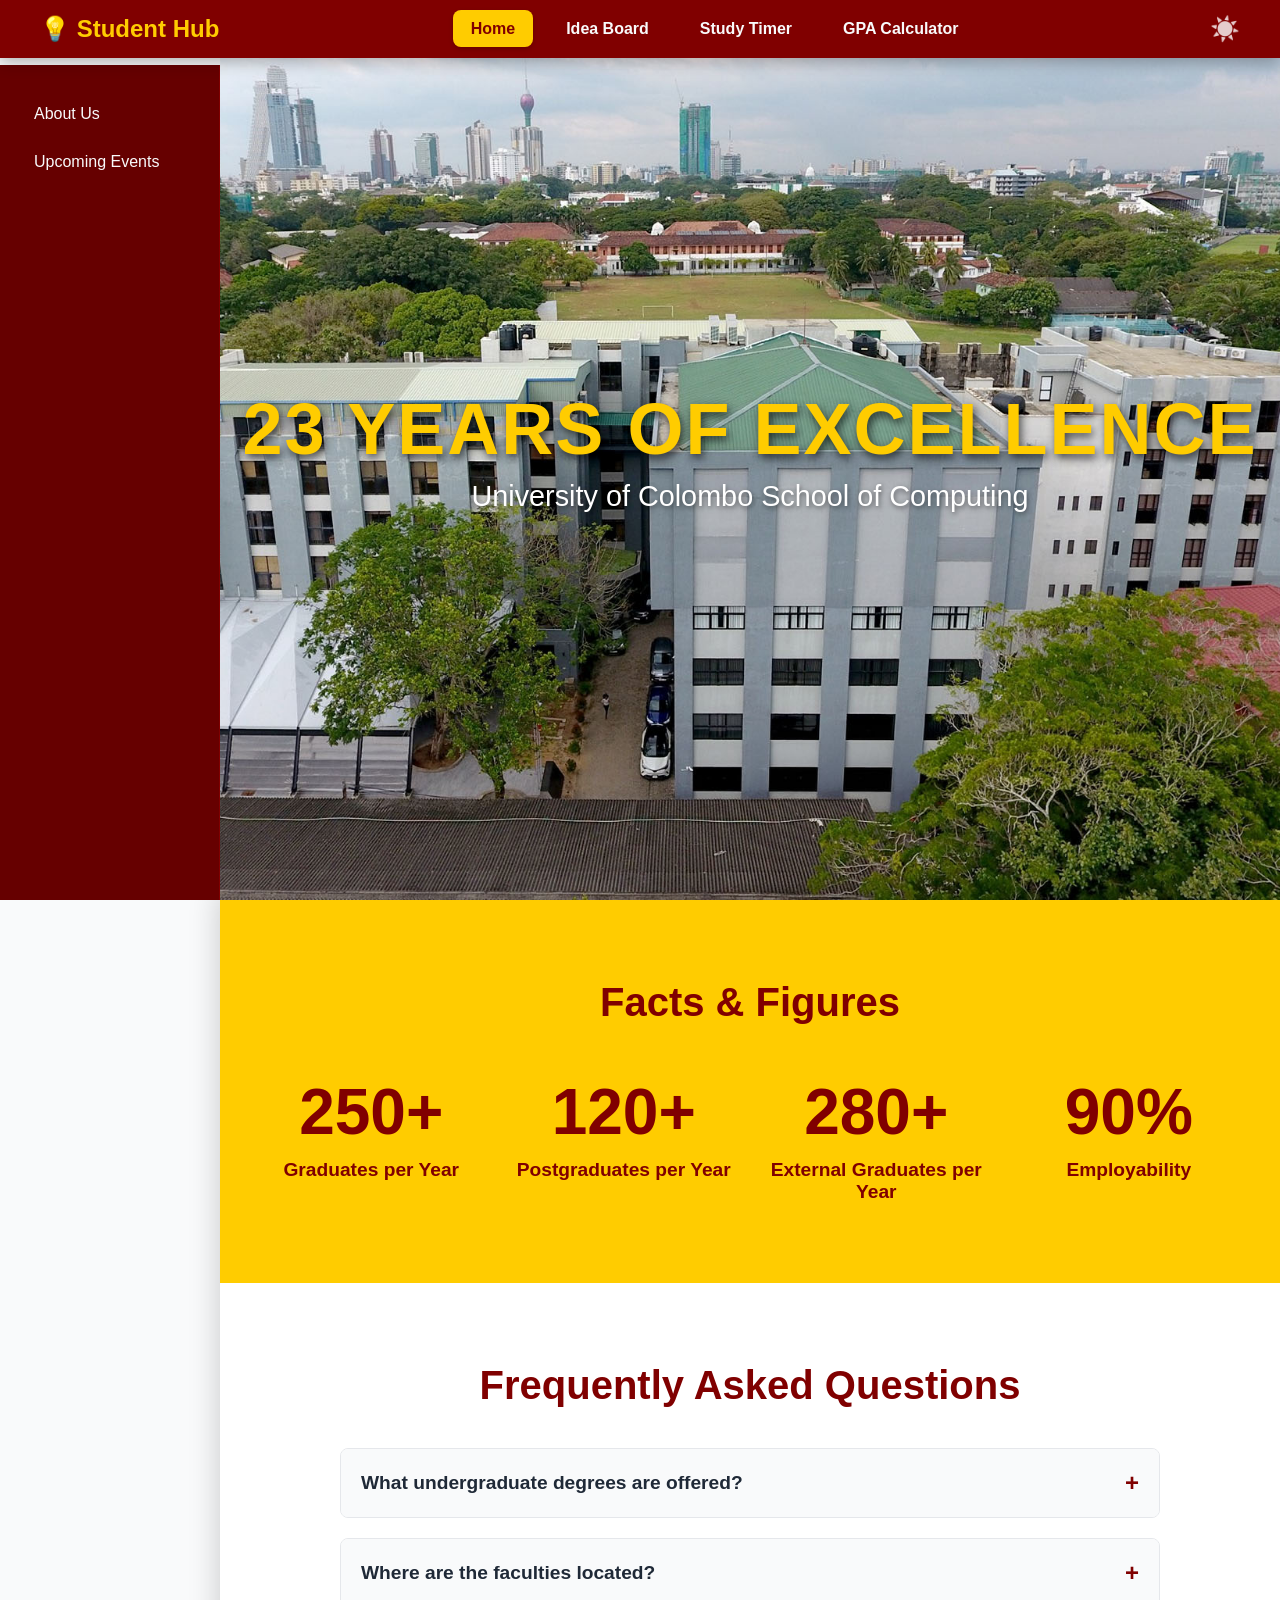
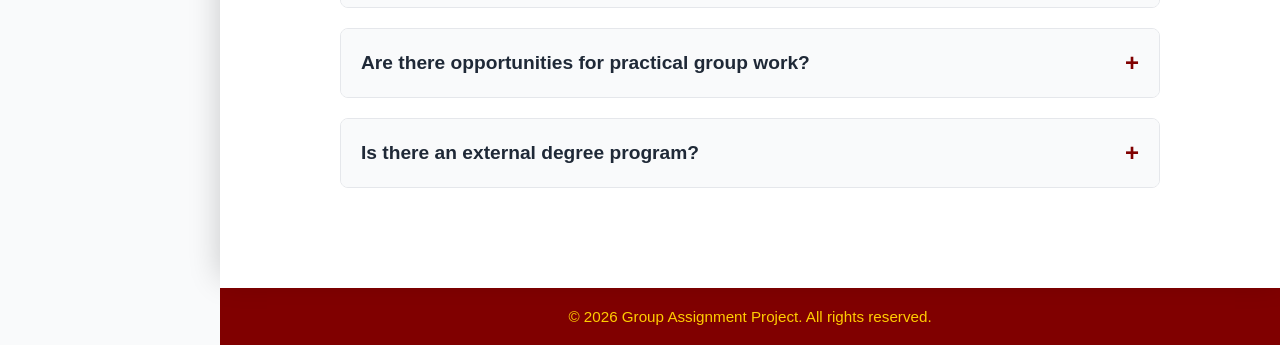
==== commit 32eb0bf2: "Hometab updated" ====
--- a/index.html
+++ b/index.html
@@ -96,7 +96,7 @@
             </section>
         </div>
         
-        <footer class="page-footer" style="background-color: #111827; margin: 0; padding: 20px;">
+        <footer class="page-footer">
             <p>&copy; 2026 Group Assignment Project. All rights reserved.</p>
         </footer>
     </main>
--- a/style.css
+++ b/style.css
@@ -1,3 +1,4 @@
+/* Reset and base styles */
 * {
     box-sizing: border-box;
     margin: 0;
@@ -5,281 +6,26 @@
     font-family: 'Segoe UI', Tahoma, Geneva, Verdana, sans-serif;
 }
 
-/* Updated to the modern, two-toned background from the second file */
+/* Consolidated Body Styling */
 body {
-    /* Your existing layout (untouched) */
     display: flex;
     flex-direction: column;
-    justify-content: center;
-    align-items: center;
     min-height: 100vh;
-    padding: 20px;
+    /* Padding order: Top(nav), Right, Bottom, Left(sidebar) */
+    padding: 65px 0 0 220px; 
     color: #333;
-
-    /* The Moving Gradient Setup */
-    /* We use the colors in a sequence so the loop is invisible */
-    background: linear-gradient(135deg, #78B9B5, #0F828C, #320A6B);
-    
-    /* Stretches the background out so it can slide */
-    background-size: 300% 300%;
-    
-    /* Triggers the movement */
-    animation: slideGradient 8s ease infinite;
-}
-
-/* The actual movement instructions */
-@keyframes slideGradient {
-    0% {
-        background-position: 0% 50%;
-    }
-    50% {
-        background-position: 100% 50%;
-    }
-    100% {
-        background-position: 0% 50%;
-    }
-}
-
-/* Enhanced layout, spacing, and shadows */
-.board-container {
-    background-color: #ffffff;
-    width: 100%;
-    max-width: 800px;
-    border-radius: 16px;
-    box-shadow: 0 15px 35px rgba(0, 0, 0, 0.3); /* Deeper shadow to stand out against the dark background */
-    overflow: hidden;
-    margin-bottom: 20px;
-}
-
-/* Part 6: Header layout including space for the new logo */
-.board-header {
-    background: #ffffff;
-    padding: 25px;
-    text-align: center;
-    border-bottom: 2px solid #f0f4f8;
-    display: flex;
-    justify-content: center;
-    align-items: center;
-    gap: 12px;
-}
-
-.logo {
-    font-size: 2rem;
-}
-
-.board-header h1 {
-    font-size: 1.8rem;
-    font-weight: 700;
-    color: #2b5876;
-}
-
-/* Clean input section layout */
-.input-section {
-    display: flex;
-    gap: 15px;
-    padding: 30px;
-    background-color: #fafbfc;
-    border-bottom: 1px solid #e1e4e8;
-    flex-wrap: wrap;
-}
-
-#name-select{
-    padding: 14px 18px;
-    border: 1px solid #d1d5db;
-    border-radius: 8px;
-    font-size: 1rem;
-    outline: none;
-    transition: all 0.3s ease;
-    background-color: #ffffff;
-    display: inline-block; 
-    width: max-content;
-}
-
-#idea-input, #add-btn {
-    padding: 14px 18px;
-    border: 1px solid #d1d5db;
-    border-radius: 8px;
-    font-size: 1rem;
-    outline: none;
-    transition: all 0.3s ease;
-    background-color: #ffffff;
-}
-
-#name-select:focus, #idea-input:focus {
-    border-color: #3b82f6;
-    box-shadow: 0 0 0 3px rgba(59, 130, 246, 0.15);
-}
-
-#name-select { flex: 1; min-width: 160px; cursor: pointer; }
-#idea-input { flex: 3; min-width: 220px; }
-
-/* Part 5: Visually appealing primary button */
-#add-btn {
-    background-color: #3b82f6;
-    color: white;
-    border: none;
-    cursor: pointer;
-    font-weight: 600;
-    flex: 1;
-    min-width: 130px;
-    box-shadow: 0 4px 6px rgba(59, 130, 246, 0.2);
-}
-
-#add-btn:hover {
-    background-color: #2563eb;
-    transform: translateY(-2px);
-    box-shadow: 0 6px 12px rgba(59, 130, 246, 0.3);
-}
-
-/* Part 6: Sub-header for the Counter and Clear button */
-.list-header {
-    display: flex;
-    justify-content: space-between;
-    align-items: center;
-    padding: 20px 30px 0 30px;
-    font-weight: 600;
-    color: #6b7280;
-}
-
-/* Part 6: Clear Button Styling */
-.secondary-btn {
-    background-color: #f3f4f6;
-    color: #ef4444;
-    border: 1px solid #e5e7eb;
-    padding: 8px 16px;
-    border-radius: 6px;
-    cursor: pointer;
-    font-size: 0.9rem;
-    font-weight: 600;
-    transition: all 0.2s ease;
-}
-
-.secondary-btn:hover {
-    background-color: #fee2e2;
-    border-color: #fca5a5;
-}
-
-/* Part 5: Clear and readable list layout */
-.list-section {
-    padding: 20px 30px 30px 30px;
-}
-
-#idea-list {
-    list-style-type: none;
-}
-
-#idea-list li {
-    padding: 18px 22px;
-    background-color: #ffffff;
-    margin-bottom: 15px;
-    border-radius: 10px;
-    border: 1px solid #e5e7eb;
-    border-left: 5px solid #3b82f6; /* Blue accent line */
-    font-size: 1.05rem;
-    color: #1f2937;
-    box-shadow: 0 2px 5px rgba(0, 0, 0, 0.03);
-    transition: transform 0.2s ease, box-shadow 0.2s ease;
-    display: flex;
-    align-items: center;
-    flex-wrap: wrap;
-    gap: 8px;
-}
-
-#idea-list li:hover {
-    transform: translateX(5px);
-    box-shadow: 0 4px 10px rgba(0, 0, 0, 0.08);
-}
-
-.author {
-    color: #6b7280;
-    font-size: 0.95rem;
-    margin-left: auto;
-}
-
-/* Part 6: Footer Element */
-.page-footer {
-    color: #e2e8f0; /* Lighter text color to be readable on the new dark body background */
-    font-size: 0.95rem;
-    text-align: center;
-    margin-top: 10px;
-}
-
-/* Styling for the individual delete button */
-.delete-btn {
-    background: none;
-    border: none;
-    color: #ef4444; /* Red color to match the clear button */
-    font-size: 1.2rem;
-    cursor: pointer;
-    margin-left: 12px;
-    padding: 0 5px;
-    border-radius: 4px;
-    transition: all 0.2s ease;
-}
-
-.delete-btn:hover {
-    background-color: #fee2e2;
-    color: #b91c1c;
-}
-
+    background-color: #f9fafb; /* Neutral background for the whole page */
+    overflow-x: hidden; /* Prevents horizontal scrollbar/blue bar issue */
+}
+
+/* =========================================
+   NAVIGATION & SIDEBAR (MAROON THEME)
+   ========================================= */
+
+/* Top Navigation Bar */
 .top-nav {
     width: 100%;
-    background-color: #111827; /* Matches the dark elements of your theme */
-    padding: 15px 40px;
-    display: flex;
-    justify-content: space-between;
-    align-items: center;
-    box-shadow: 0 4px 15px rgba(0, 0, 0, 0.3);
-    position: fixed; /* Keeps the navbar pinned to the top */
-    top: 0;
-    left: 0;
-    z-index: 1000; /* Ensures it stays above all other content */
-}
-
-.nav-logo {
-    color: #f9fafb;
-    font-size: 1.5rem;
-    font-weight: 700;
-}
-
-.nav-links {
-    list-style: none;
-    display: flex;
-    gap: 15px;
-}
-
-.nav-links li a {
-    color: #9ca3af;
-    text-decoration: none;
-    font-size: 1rem;
-    font-weight: 600;
-    padding: 10px 18px;
-    border-radius: 8px;
-    transition: all 0.3s ease;
-}
-
-.nav-links li a:hover {
-    color: #f9fafb;
-    background-color: #1f2937;
-}
-
-/* Highlights the current page the user is on */
-.nav-links li a.active {
-    color: white;
-    background-color: #3b82f6; 
-    box-shadow: 0 4px 6px rgba(59, 130, 246, 0.2);
-}
-
-/* CRITICAL: Update your existing body tag to include padding-top 
-   so the fixed navbar doesn't cover up the top of your idea board! */
-body {
-    /* Keep your existing body styles, but add this line: */
-    padding-top: 100px; 
-}
-
-.top-nav {
-    width: 100%;
-    background-color: #111827; 
+    background-color: #800000; /* UCSC Maroon */
     padding: 15px 40px;
     display: flex;
     justify-content: space-between;
@@ -289,17 +35,49 @@
     top: 0;
     left: 0;
     z-index: 1000; 
-    transition: background-color 0.3s ease;
-}
-
-/* Grayscaled Theme Toggle Button */
+}
+
+.nav-logo {
+    color: #ffcc00; /* UCSC Gold */
+    font-size: 1.5rem;
+    font-weight: 700;
+}
+
+.nav-links {
+    list-style: none;
+    display: flex;
+    gap: 15px;
+}
+
+.nav-links li a {
+    color: #f9fafb; /* Light text for contrast */
+    text-decoration: none;
+    font-size: 1rem;
+    font-weight: 600;
+    padding: 10px 18px;
+    border-radius: 8px;
+    transition: all 0.3s ease;
+}
+
+.nav-links li a:hover {
+    color: #ffcc00; /* Gold on hover */
+    background-color: rgba(255, 204, 0, 0.1);
+}
+
+.nav-links li a.active {
+    color: #800000; /* Maroon text */
+    background-color: #ffcc00; /* Gold background for active link */
+    box-shadow: 0 2px 5px rgba(0,0,0,0.2);
+}
+
+/* Theme Toggle Button */
 .theme-btn {
     background: none;
     border: none;
     font-size: 1.5rem;
     cursor: pointer;
-    filter: grayscale(100%); /* Keeps the icons fully gray */
-    opacity: 0.7;
+    filter: grayscale(100%) brightness(200%); /* Makes icons lighter for maroon bg */
+    opacity: 0.8;
     transition: opacity 0.3s ease;
 }
 
@@ -310,15 +88,14 @@
 /* Sidebar Styling */
 .sidebar {
     position: fixed;
-    top: 65px; /* Sits right under the top nav */
+    top: 65px; 
     left: 0;
     width: 220px;
     height: calc(100vh - 65px);
-    background-color: #1f2937;
+    background-color: #660000; /* Slightly darker maroon for sidebar */
     padding: 25px 0;
-    border-right: 1px solid #374151;
+    border-right: 1px solid #800000;
     z-index: 900;
-    transition: background-color 0.3s ease;
 }
 
 .sidebar-links {
@@ -330,85 +107,43 @@
 .sidebar-links li a {
     display: block;
     padding: 15px 30px;
-    color: #9ca3af;
+    color: #f9fafb; /* Light text */
     text-decoration: none;
     font-size: 1rem;
     transition: all 0.2s ease;
+    border-left: 4px solid transparent;
 }
 
 .sidebar-links li a:hover {
-    background-color: #374151;
-    color: #f9fafb;
-    border-left: 4px solid #3b82f6;
-}
-
-/* IMPORTANT: Push the main content over so the sidebar doesn't cover it */
-body {
-    padding-top: 100px; 
-    padding-left: 240px; /* 220px sidebar width + 20px spacing */
-    transition: background 0.3s ease, color 0.3s ease;
-}
-
-/* --- LIGHT MODE OVERRIDES --- */
-body.light-mode {
-    background: linear-gradient(135deg, #e0eafc 0%, #cfdef3 100%);
-}
-
-body.light-mode .top-nav,
-body.light-mode .sidebar {
-    background-color: #ffffff;
-    border-color: #e1e4e8;
-    box-shadow: 0 4px 15px rgba(0, 0, 0, 0.05);
-}
-
-body.light-mode .nav-logo {
-    color: #2b5876;
-}
-
-body.light-mode .nav-links li a,
-body.light-mode .sidebar-links li a {
-    color: #4b5563;
-}
-
-body.light-mode .nav-links li a:hover,
-body.light-mode .sidebar-links li a:hover {
-    background-color: #f0f4f8;
-    color: #1f2937;
-}
-
-body.light-mode .nav-links li a.active {
-    color: white;
-    background-color: #3b82f6;
+    background-color: rgba(255, 204, 0, 0.1);
+    color: #ffcc00; /* Gold on hover */
+    border-left-color: #ffcc00;
 }
 
 /* =========================================
-   HOME PAGE STYLES (Add to bottom of style.css)
+   HOME PAGE CONTENT STYLES
    ========================================= */
 
-/* Main wrapper to ignore default body padding for the full-width sections */
+/* Main wrapper for home page content */
 .home-main {
     width: 100%;
-    margin-top: -100px; /* Pulls content up under the fixed nav */
-    margin-left: -20px; /* Adjusts for body padding */
-}
-
-/* 1. Parallax Hero Section (Stanford Style) */
+}
+
+/* 1. Parallax Hero Section */
 .hero-parallax {
-    /* Replace 'UCSC.jpg' with your actual image path if it's in a folder */
-    background-image: linear-gradient(rgba(128, 0, 0, 0.7), rgba(0, 0, 0, 0.6)), url('UCSC.jpg');
-    
-    /* This 'fixed' property is the magic behind the Stanford scroll effect */
+    /* CORRECTED: Red gradient removed, only image remains */
+    background-image: url('UCSC.jpg');
     background-attachment: fixed; 
     background-position: center;
     background-repeat: no-repeat;
     background-size: cover;
-    
     height: 100vh;
     display: flex;
     align-items: center;
     justify-content: center;
     text-align: center;
     color: #ffffff;
+    margin-top: -65px; /* Pulls hero up behind nav */
 }
 
 .hero-content {
@@ -422,12 +157,13 @@
     letter-spacing: 2px;
     margin-bottom: 10px;
     color: #ffcc00; /* UCSC Gold */
-    text-shadow: 2px 4px 10px rgba(0,0,0,0.5);
+    text-shadow: 2px 4px 10px rgba(0,0,0,0.7);
 }
 
 .hero-subtitle {
     font-size: 1.8rem;
-    font-weight: 300;
+    font-weight: 400;
+    text-shadow: 1px 2px 5px rgba(0,0,0,0.5);
 }
 
 @keyframes fadeIn {
@@ -443,11 +179,11 @@
     box-shadow: 0 -10px 30px rgba(0,0,0,0.2);
 }
 
-/* 3. Facts & Figures Section (Gold Theme) */
+/* 3. Facts & Figures Section */
 .facts-figures {
-    background-color: #ffcc00; /* Matching the sample image */
+    background-color: #ffcc00; /* UCSC Gold */
     padding: 80px 40px;
-    color: #000000;
+    color: #800000; /* Maroon text */
 }
 
 .section-title {
@@ -455,6 +191,7 @@
     font-size: 2.5rem;
     margin-bottom: 50px;
     font-weight: 700;
+    color: #800000;
 }
 
 .stats-grid {
@@ -480,10 +217,10 @@
 
 .stat-label {
     font-size: 1.2rem;
-    font-weight: 500;
-}
-
-/* 4. FAQ Section (Maroon Theme Accents) */
+    font-weight: 600;
+}
+
+/* 4. FAQ Section */
 .faq-section {
     padding: 80px 40px;
     max-width: 900px;
@@ -505,7 +242,6 @@
     overflow: hidden;
 }
 
-/* Style for the clickable question */
 .faq-item summary {
     padding: 20px;
     background-color: #f9fafb;
@@ -513,7 +249,7 @@
     font-weight: 600;
     cursor: pointer;
     color: #1f2937;
-    list-style: none; /* Removes default arrow in some browsers */
+    list-style: none;
     display: flex;
     justify-content: space-between;
     align-items: center;
@@ -521,7 +257,7 @@
 }
 
 .faq-item summary::-webkit-details-marker {
-    display: none; /* Removes arrow in Safari/Chrome */
+    display: none;
 }
 
 .faq-item summary::after {
@@ -538,7 +274,6 @@
     background-color: #f3f4f6;
 }
 
-/* Style for the answer text */
 .faq-answer {
     padding: 20px;
     font-size: 1.05rem;
@@ -548,7 +283,17 @@
     border-top: 1px solid #e5e7eb;
 }
 
-/* Make sure the FAQ works cleanly in Dark Mode */
-body.light-mode .scrolling-content {
-    background-color: #ffffff;
-}+/* Footer */
+.page-footer {
+    background-color: #800000; /* Maroon Footer */
+    color: #ffcc00; /* Gold text */
+    font-size: 0.95rem;
+    text-align: center;
+    padding: 20px;
+    margin-top: 0;
+}
+
+/* =========================================
+   IDEA BOARD STYLES (Kept for index.html)
+   ========================================= */
+/* ... (Keep your existing Idea Board styles here if they are in the same file) ... */
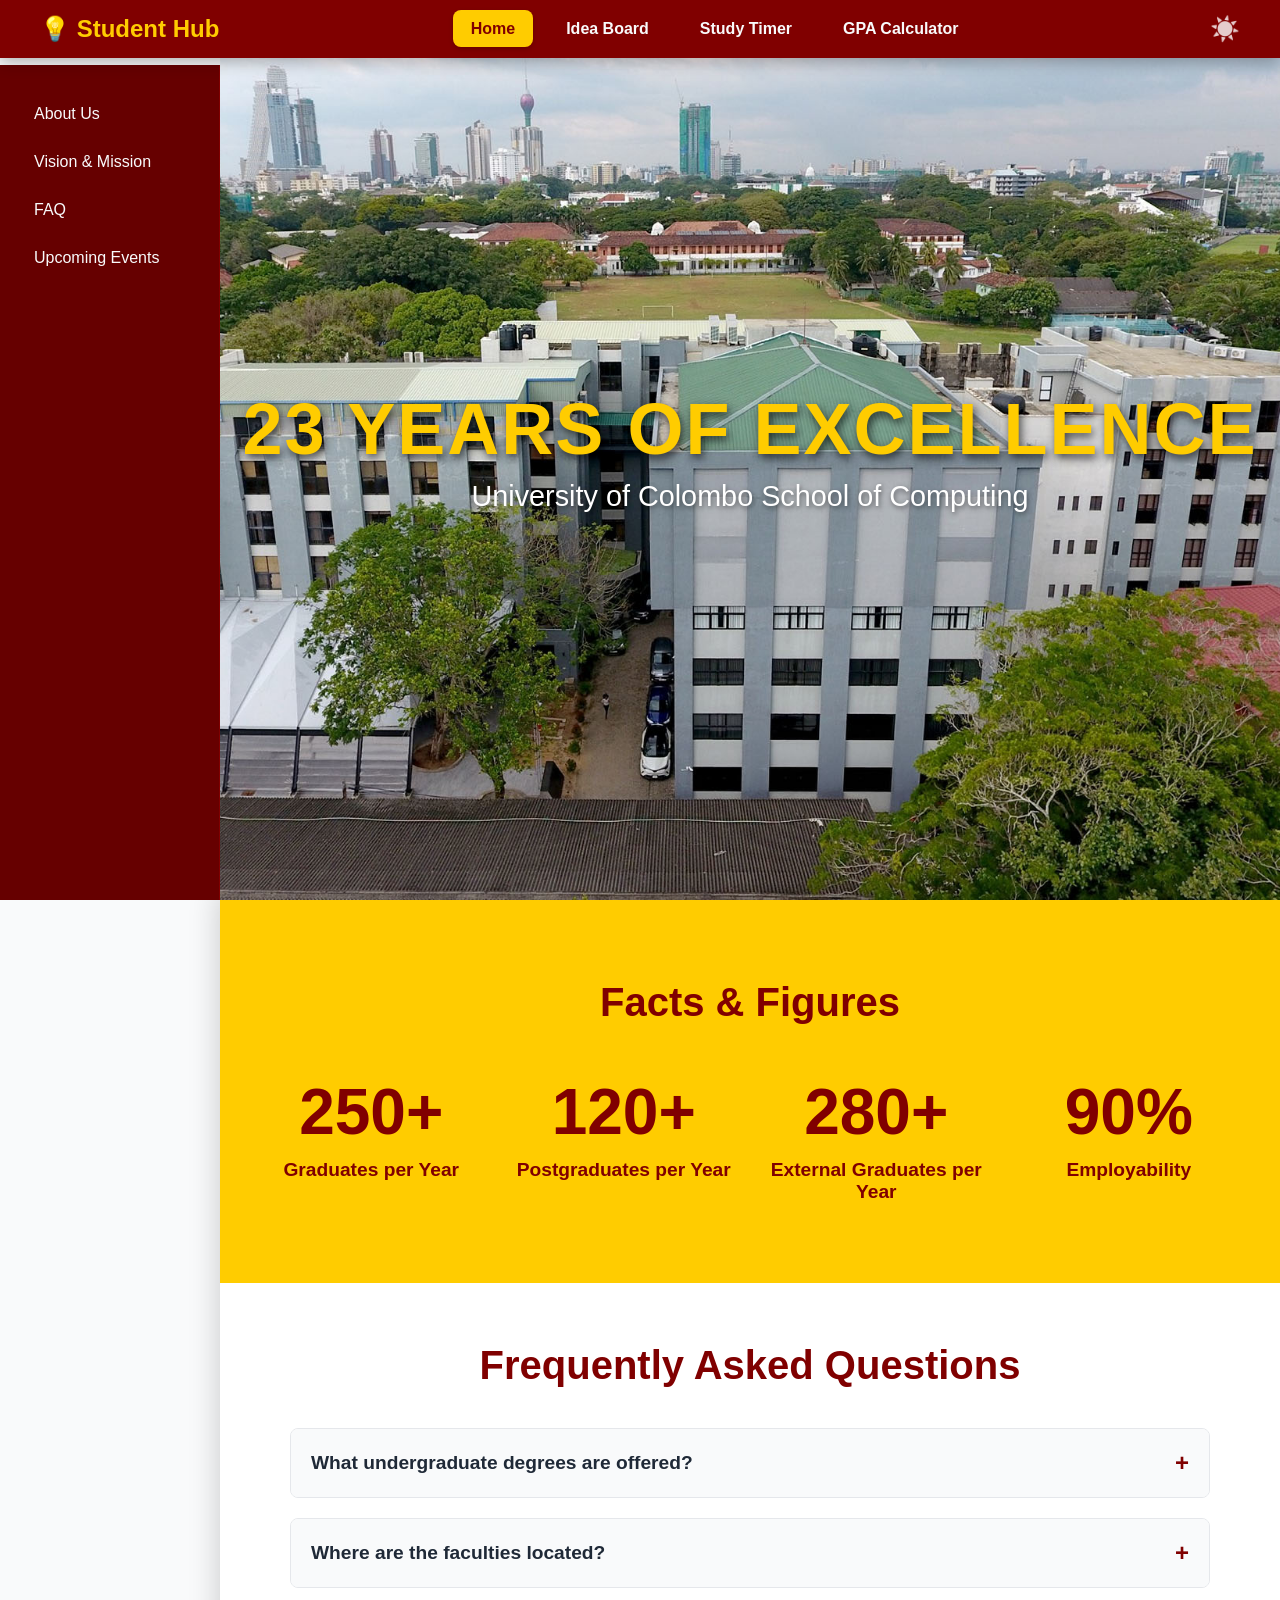
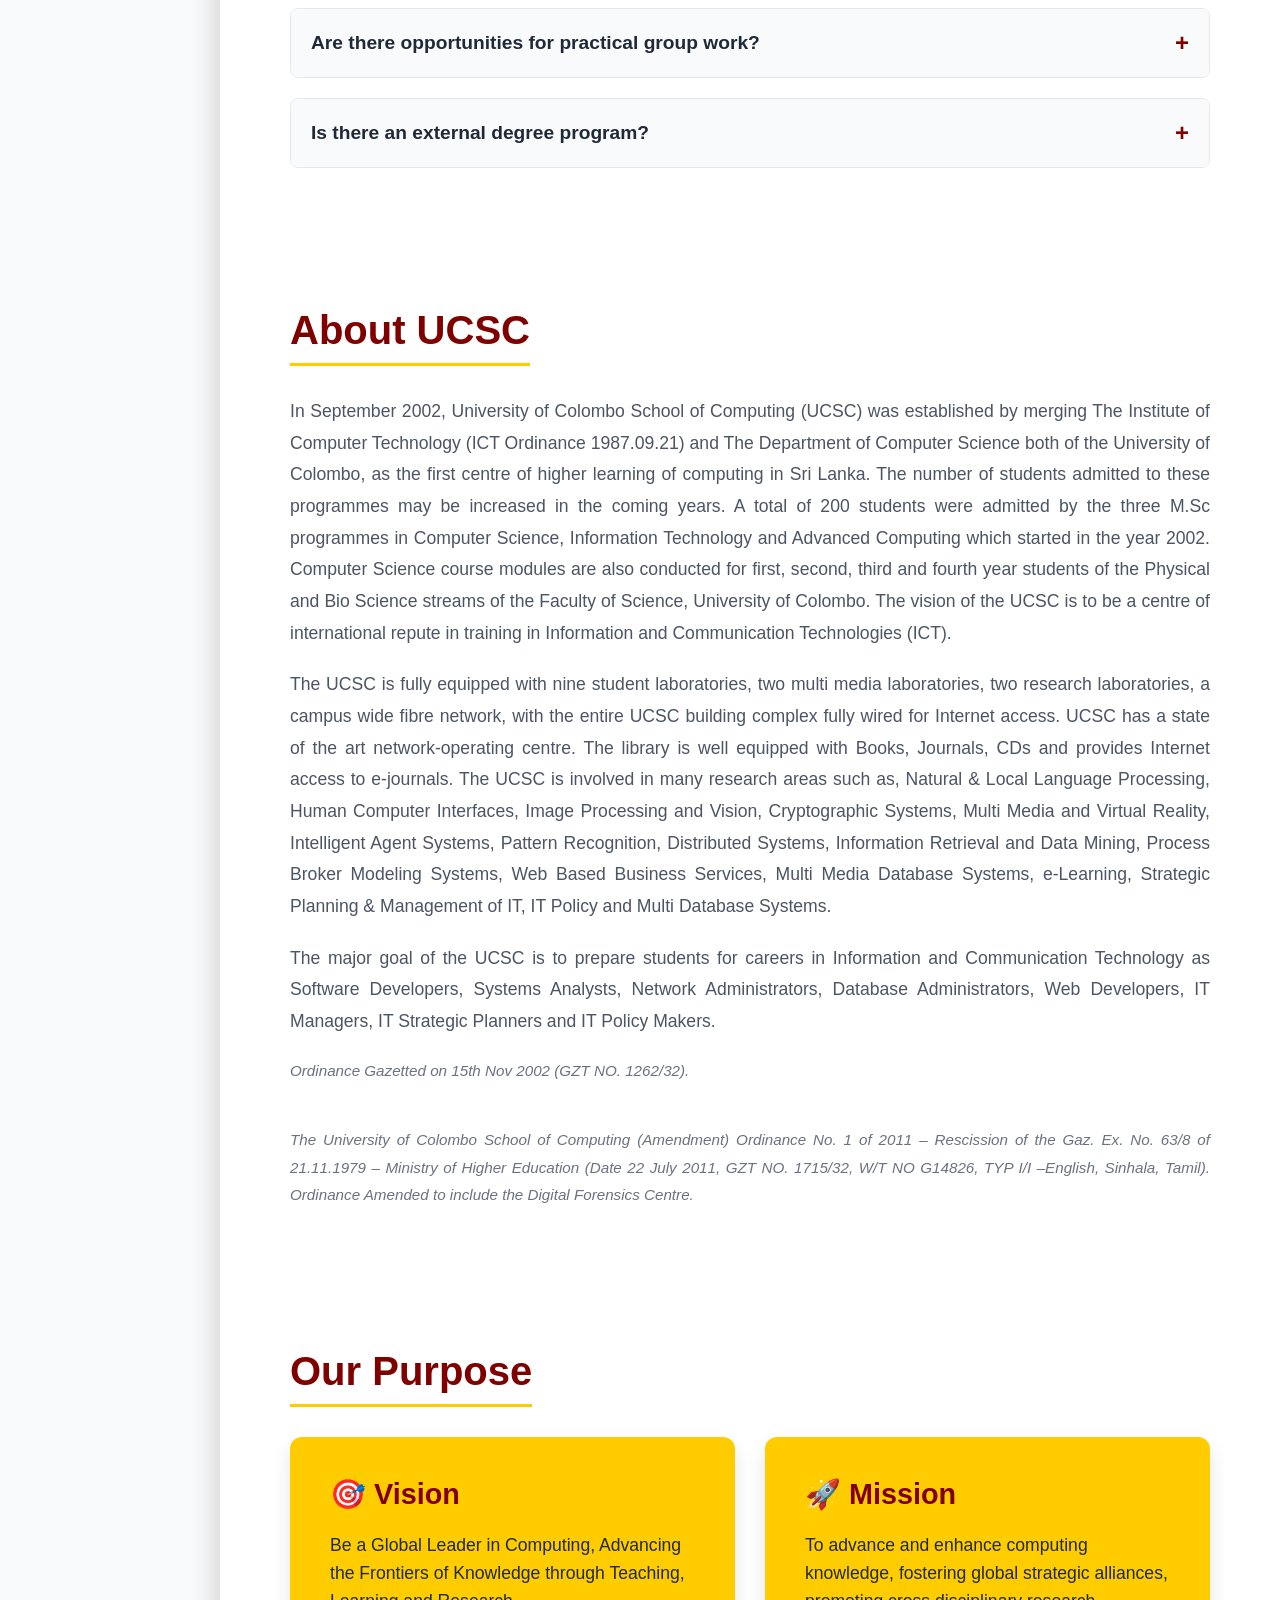
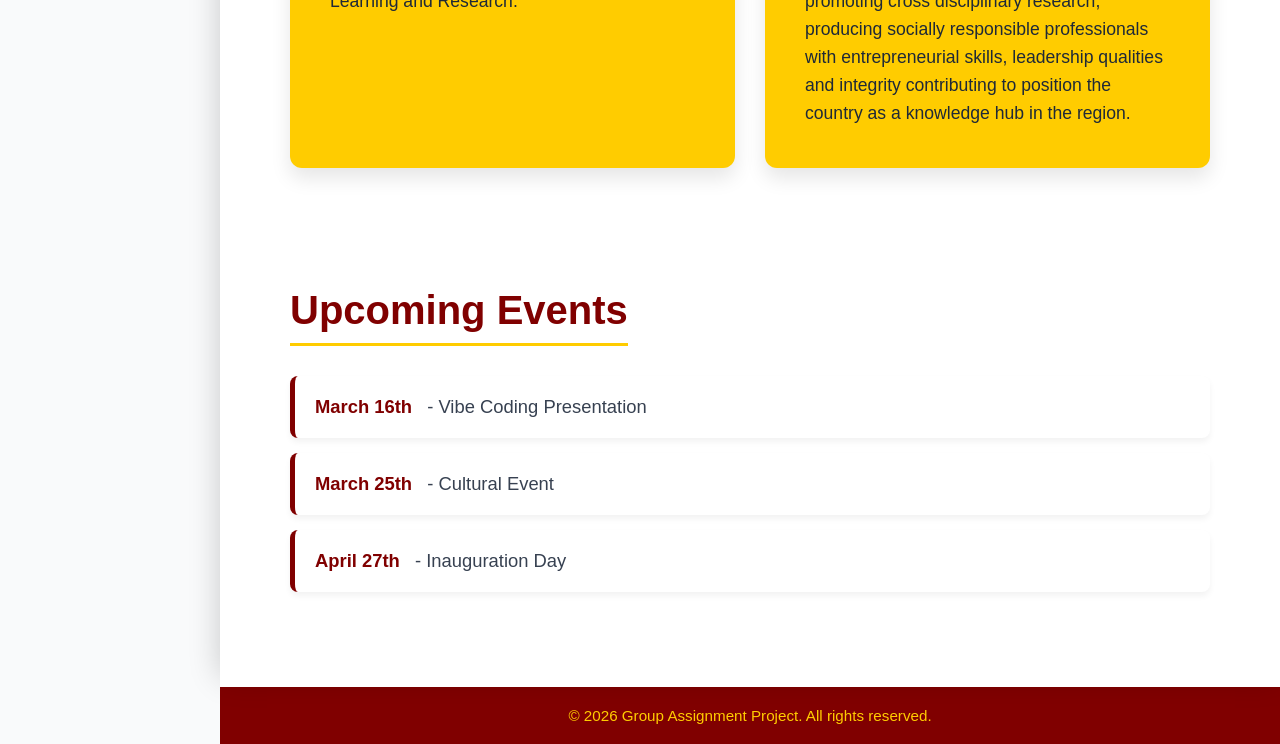
==== commit 0b2cb9fe: "updated hometab newly" ====
--- a/index.html
+++ b/index.html
@@ -6,11 +6,11 @@
     <title>Home - Student Hub</title>
     <link rel="stylesheet" href="style.css">
 </head>
-<body>
+<body id="top">
     <nav class="top-nav">
         <div class="nav-logo">💡 Student Hub</div>
         <ul class="nav-links">
-            <li><a href="home.html" class="active">Home</a></li>
+            <li><a href="#top" class="active">Home</a></li>
             <li><a href="index.html">Idea Board</a></li>
             <li><a href="timer.html">Study Timer</a></li>
             <li><a href="gpa.html">GPA Calculator</a></li>
@@ -24,8 +24,10 @@
 
     <aside class="sidebar">
         <ul class="sidebar-links">
-            <li><a href="about.html">About Us</a></li>
-            <li><a href="events.html">Upcoming Events</a></li>
+            <li><a href="#about">About Us</a></li>
+            <li><a href="#vision-mission">Vision & Mission</a></li>
+            <li><a href="#faq">FAQ</a></li>
+            <li><a href="#events">Upcoming Events</a></li>
         </ul>
     </aside>
 
@@ -62,7 +64,7 @@
                 </div>
             </section>
 
-            <section class="faq-section">
+            <section id="faq" class="faq-section content-section">
                 <h2 class="faq-title">Frequently Asked Questions</h2>
                 
                 <details class="faq-item">
@@ -92,7 +94,43 @@
                         <p>Yes, the Bachelor of Information Technology (BIT) is a highly recognized external degree program that produces hundreds of graduates annually.</p>
                     </div>
                 </details>
+            </section>
 
+            <section id="about" class="content-section">
+                <h2 class="page-title">About UCSC</h2>
+                <div class="text-block">
+                    <p>In September 2002, University of Colombo School of Computing (UCSC) was established by merging The Institute of Computer Technology (ICT Ordinance 1987.09.21) and The Department of Computer Science both of the University of Colombo, as the first centre of higher learning of computing in Sri Lanka. The number of students admitted to these programmes may be increased in the coming years. A total of 200 students were admitted by the three M.Sc programmes in Computer Science, Information Technology and Advanced Computing which started in the year 2002. Computer Science course modules are also conducted for first, second, third and fourth year students of the Physical and Bio Science streams of the Faculty of Science, University of Colombo. The vision of the UCSC is to be a centre of international repute in training in Information and Communication Technologies (ICT).</p>
+                    
+                    <p>The UCSC is fully equipped with nine student laboratories, two multi media laboratories, two research laboratories, a campus wide fibre network, with the entire UCSC building complex fully wired for Internet access. UCSC has a state of the art network-operating centre. The library is well equipped with Books, Journals, CDs and provides Internet access to e-journals. The UCSC is involved in many research areas such as, Natural & Local Language Processing, Human Computer Interfaces, Image Processing and Vision, Cryptographic Systems, Multi Media and Virtual Reality, Intelligent Agent Systems, Pattern Recognition, Distributed Systems, Information Retrieval and Data Mining, Process Broker Modeling Systems, Web Based Business Services, Multi Media Database Systems, e-Learning, Strategic Planning & Management of IT, IT Policy and Multi Database Systems.</p>
+                    
+                    <p>The major goal of the UCSC is to prepare students for careers in Information and Communication Technology as Software Developers, Systems Analysts, Network Administrators, Database Administrators, Web Developers, IT Managers, IT Strategic Planners and IT Policy Makers.</p>
+                    
+                    <p><em>Ordinance Gazetted on 15th Nov 2002 (GZT NO. 1262/32).</em><br>
+                    <em>The University of Colombo School of Computing (Amendment) Ordinance No. 1 of 2011 – Rescission of the Gaz. Ex. No. 63/8 of 21.11.1979 – Ministry of Higher Education (Date 22 July 2011, GZT NO. 1715/32, W/T NO G14826, TYP I/I –English, Sinhala, Tamil). Ordinance Amended to include the Digital Forensics Centre.</em></p>
+                </div>
+            </section>
+
+            <section id="vision-mission" class="content-section">
+                <h2 class="page-title">Our Purpose</h2>
+                <div class="vm-grid">
+                    <div class="vm-card">
+                        <h3>🎯 Vision</h3>
+                        <p>Be a Global Leader in Computing, Advancing the Frontiers of Knowledge through Teaching, Learning and Research.</p>
+                    </div>
+                    <div class="vm-card">
+                        <h3>🚀 Mission</h3>
+                        <p>To advance and enhance computing knowledge, fostering global strategic alliances, promoting cross disciplinary research, producing socially responsible professionals with entrepreneurial skills, leadership qualities and integrity contributing to position the country as a knowledge hub in the region.</p>
+                    </div>
+                </div>
+            </section>
+
+            <section id="events" class="content-section" style="margin-bottom: 0; padding-bottom: 80px;">
+                <h2 class="page-title">Upcoming Events</h2>
+                <ul class="events-list">
+                    <li><span class="event-date">March 16th</span> - Vibe Coding Presentation</li>
+                    <li><span class="event-date">March 25th</span> - Cultural Event</li>
+                    <li><span class="event-date">April 27th</span> - Inauguration Day</li>
+                </ul>
             </section>
         </div>
         
--- a/style.css
+++ b/style.css
@@ -296,4 +296,202 @@
 /* =========================================
    IDEA BOARD STYLES (Kept for index.html)
    ========================================= */
-/* ... (Keep your existing Idea Board styles here if they are in the same file) ... */+/* ... (Keep your existing Idea Board styles here if they are in the same file) ... */
+
+/* =========================================
+   ABOUT US PAGE STYLES
+   ========================================= */
+
+/* Enables the smooth gliding animation when clicking sidebar links */
+html {
+    scroll-behavior: smooth;
+}
+
+/* Main container for text-heavy pages */
+.page-content {
+    width: 100%;
+    max-width: 1000px;
+    margin: 0 auto;
+    padding: 40px;
+}
+
+/* Individual sections */
+.content-section {
+    margin-bottom: 60px;
+    /* Prevents the fixed top nav from covering the section title when scrolled to */
+    scroll-margin-top: 90px; 
+}
+
+.page-title {
+    font-size: 3rem;
+    color: #800000; /* UCSC Maroon */
+    margin-bottom: 30px;
+    border-bottom: 3px solid #ffcc00; /* UCSC Gold underline */
+    display: inline-block;
+    padding-bottom: 10px;
+}
+
+/* Typography for readability */
+.text-block p {
+    font-size: 1.1rem;
+    line-height: 1.8;
+    color: #4b5563;
+    margin-bottom: 20px;
+    text-align: justify;
+}
+
+.text-block em {
+    font-size: 0.95rem;
+    color: #6b7280;
+    display: block;
+    margin-top: 10px;
+}
+
+/* Vision & Mission Cards Layout */
+.vm-grid {
+    display: flex;
+    gap: 30px;
+    flex-wrap: wrap;
+}
+
+.vm-card {
+    flex: 1;
+    min-width: 300px;
+    background-color: #ffcc00; /* UCSC Gold */
+    padding: 40px;
+    border-radius: 12px;
+    box-shadow: 0 10px 20px rgba(0,0,0,0.1);
+    transition: transform 0.3s ease;
+}
+
+.vm-card:hover {
+    transform: translateY(-5px);
+}
+
+.vm-card h3 {
+    font-size: 1.8rem;
+    color: #800000; /* UCSC Maroon */
+    margin-bottom: 20px;
+    display: flex;
+    align-items: center;
+    gap: 10px;
+}
+
+.vm-card p {
+    font-size: 1.1rem;
+    line-height: 1.6;
+    color: #1f2937;
+    font-weight: 500;
+}
+
+/* Container for the FAQ on the About page */
+.faq-container {
+    background-color: #ffffff;
+    padding: 30px;
+    border-radius: 12px;
+    box-shadow: 0 4px 15px rgba(0,0,0,0.05);
+}
+
+/* =========================================
+   SCROLLING & SECTION STYLES
+   ========================================= */
+html {
+    scroll-behavior: smooth; /* Makes the sidebar links glide smoothly */
+}
+
+.content-section {
+    max-width: 1000px;
+    margin: 0 auto;
+    padding: 60px 40px;
+    scroll-margin-top: 80px; /* Stops the section from hiding under the top nav */
+}
+
+.page-title {
+    font-size: 2.5rem;
+    color: #800000; /* UCSC Maroon */
+    margin-bottom: 30px;
+    border-bottom: 3px solid #ffcc00; /* UCSC Gold */
+    display: inline-block;
+    padding-bottom: 10px;
+}
+
+.text-block p {
+    font-size: 1.1rem;
+    line-height: 1.8;
+    color: #4b5563;
+    margin-bottom: 20px;
+    text-align: justify;
+}
+
+.text-block em { font-size: 0.95rem; color: #6b7280; display: block; margin-top: 10px; }
+
+/* Vision & Mission Cards */
+.vm-grid { display: flex; gap: 30px; flex-wrap: wrap; }
+.vm-card {
+    flex: 1; min-width: 300px; background-color: #ffcc00; padding: 40px;
+    border-radius: 12px; box-shadow: 0 10px 20px rgba(0,0,0,0.1);
+}
+.vm-card h3 { font-size: 1.8rem; color: #800000; margin-bottom: 20px; display: flex; gap: 10px; }
+.vm-card p { font-size: 1.1rem; line-height: 1.6; color: #1f2937; font-weight: 500; }
+
+/* Events List */
+.events-list { list-style: none; padding-left: 0; }
+.events-list li {
+    background-color: #ffffff; padding: 20px; margin-bottom: 15px;
+    border-radius: 8px; border-left: 5px solid #800000;
+    box-shadow: 0 4px 6px rgba(0,0,0,0.05); font-size: 1.15rem; color: #374151;
+}
+.event-date { font-weight: 700; color: #800000; margin-right: 10px; }
+
+
+/* =========================================
+   PROPER DARK MODE OVERRIDES
+   ========================================= */
+body.dark-mode {
+    background-color: #111827;
+    color: #f9fafb;
+}
+
+/* Make backgrounds dark instead of white */
+body.dark-mode .scrolling-content,
+body.dark-mode .faq-section,
+body.dark-mode .events-list li {
+    background-color: #1f2937;
+    color: #f9fafb;
+}
+
+/* Adjust text colors for dark mode readability */
+body.dark-mode .text-block p,
+body.dark-mode .events-list li {
+    color: #cbd5e1;
+}
+
+body.dark-mode .faq-title,
+body.dark-mode .page-title,
+body.dark-mode .event-date {
+    color: #ffcc00; /* Gold looks better than Maroon on dark grey */
+    border-bottom-color: #f9fafb;
+}
+
+body.dark-mode .faq-item {
+    border-color: #374151;
+}
+
+body.dark-mode .faq-item summary {
+    background-color: #374151;
+    color: #f9fafb;
+}
+
+body.dark-mode .faq-item summary:hover {
+    background-color: #4b5563;
+}
+
+body.dark-mode .faq-answer {
+    background-color: #1f2937;
+    color: #cbd5e1;
+    border-top-color: #374151;
+}
+
+body.dark-mode .events-list li {
+    border-left-color: #ffcc00;
+}
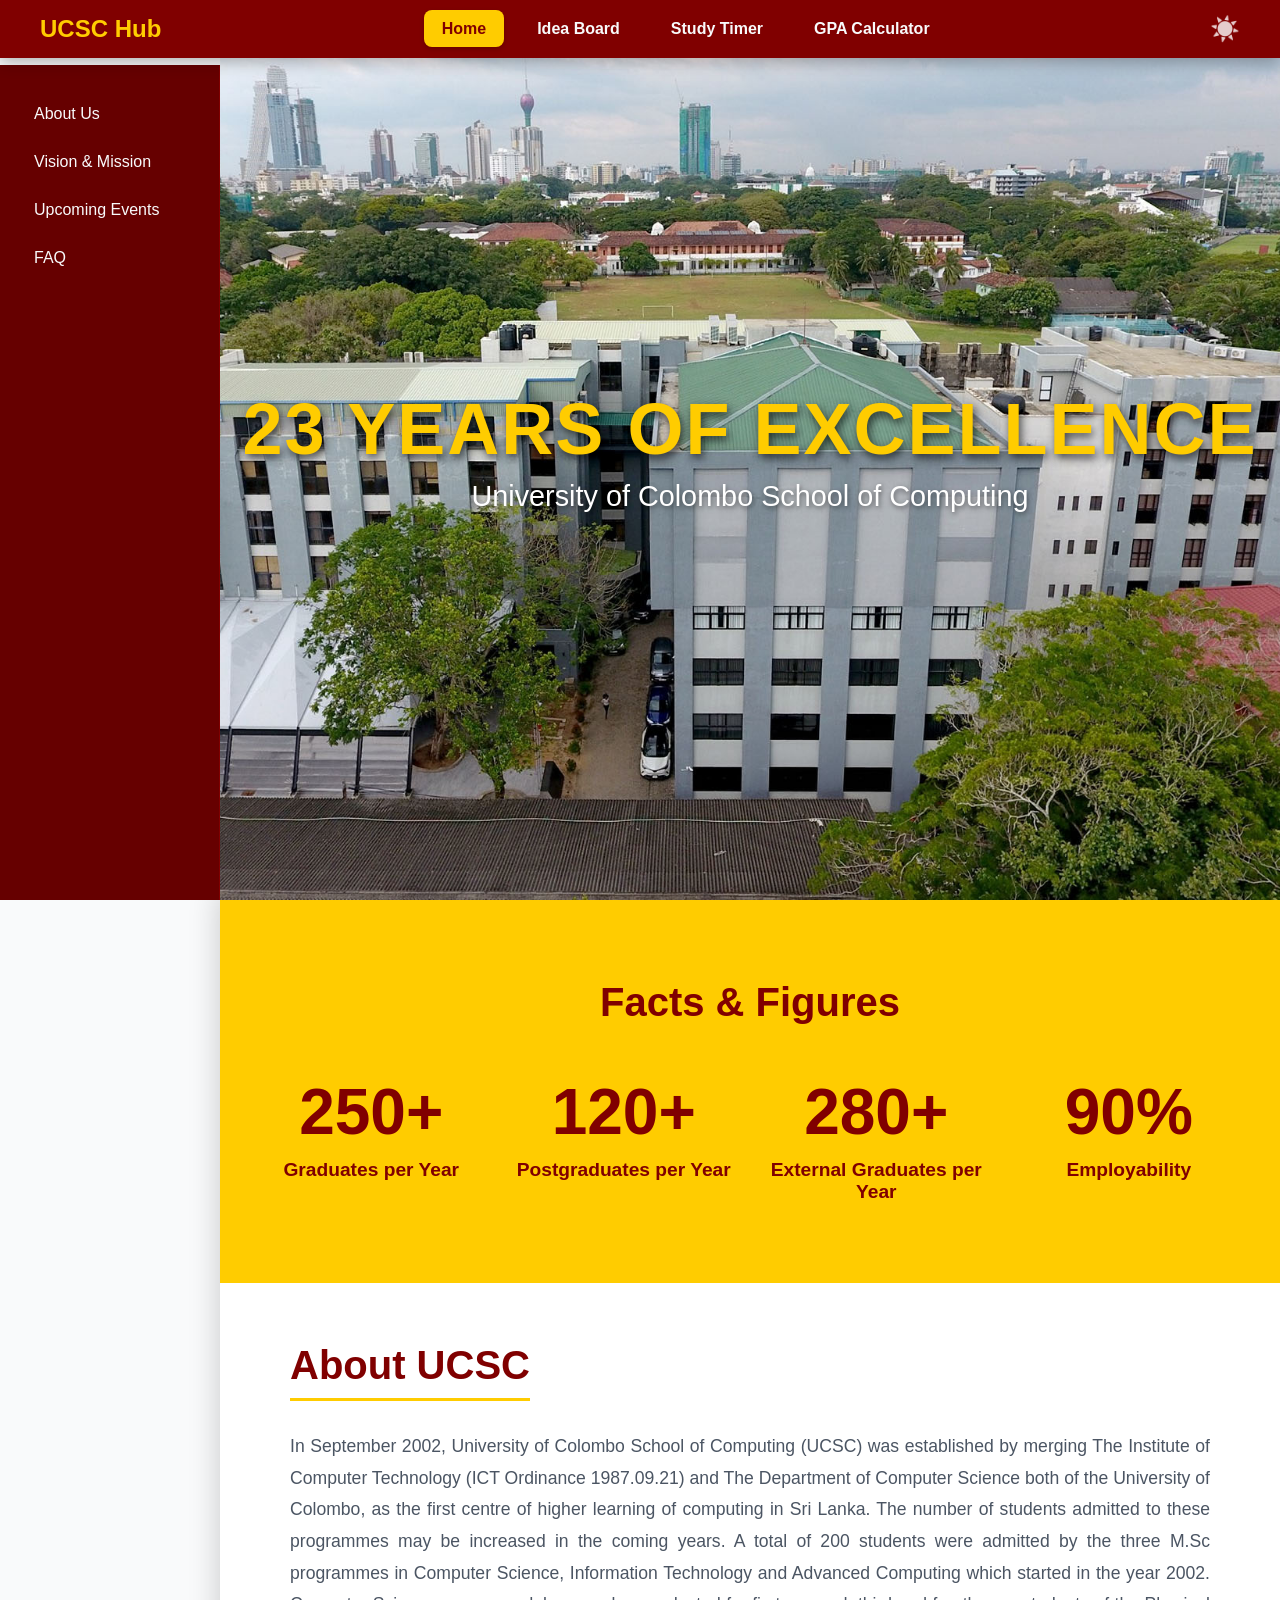
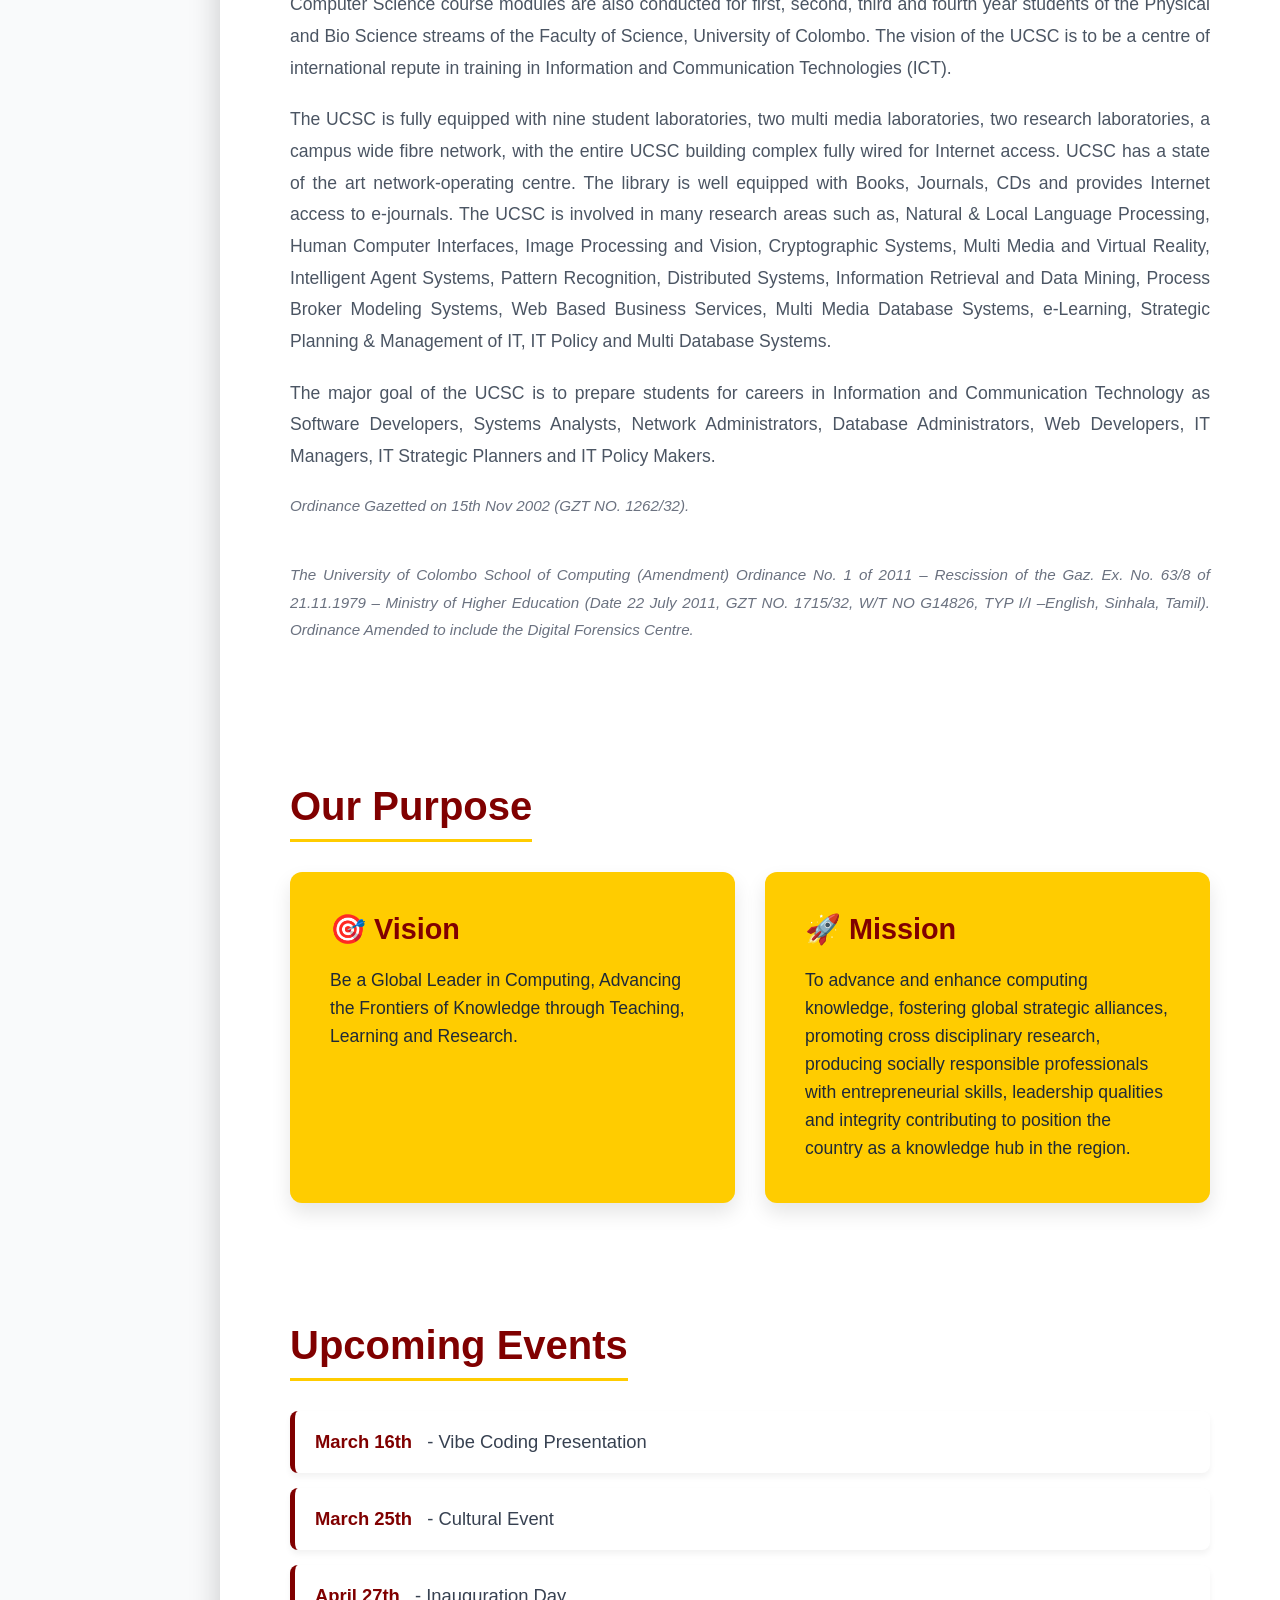
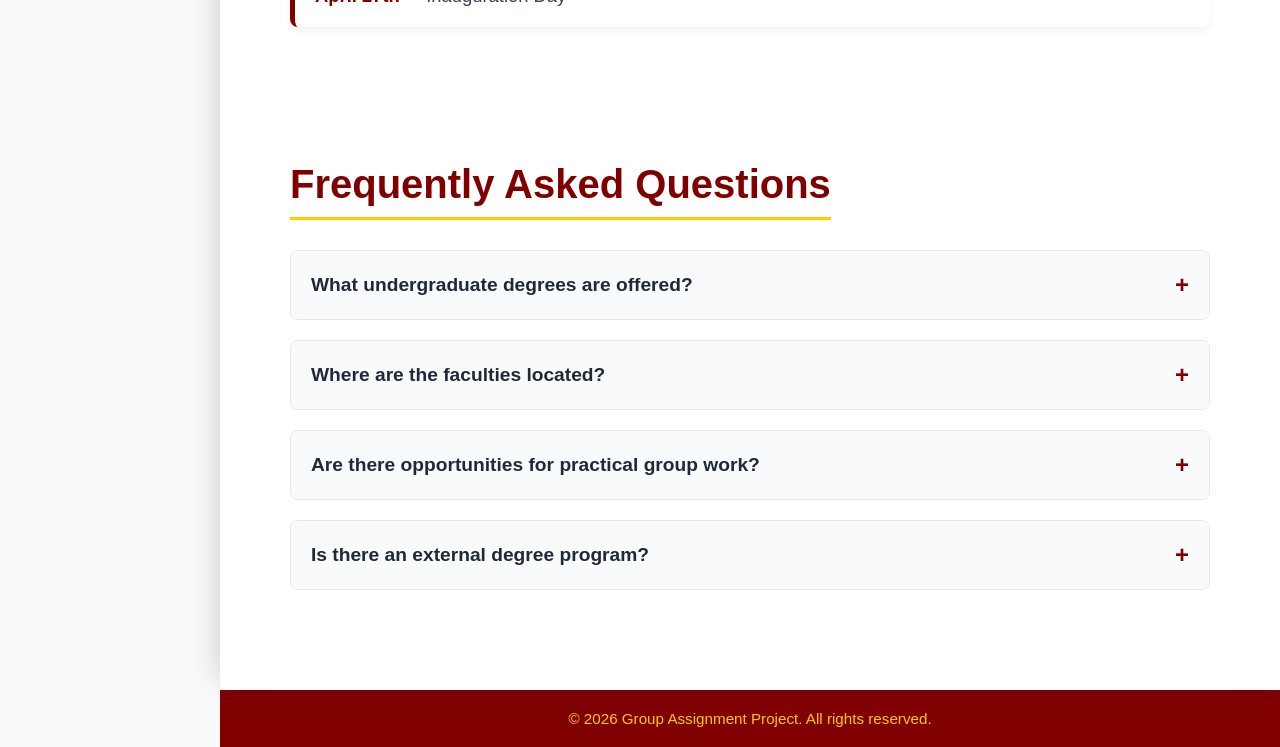
==== commit 1c8c3e46: "new updates" ====
--- a/index.html
+++ b/index.html
@@ -3,12 +3,12 @@
 <head>
     <meta charset="UTF-8">
     <meta name="viewport" content="width=device-width, initial-scale=1.0">
-    <title>Home - Student Hub</title>
+    <title>Home - UCSC Hub</title>
     <link rel="stylesheet" href="style.css">
 </head>
 <body id="top">
     <nav class="top-nav">
-        <div class="nav-logo">💡 Student Hub</div>
+        <div class="nav-logo">UCSC Hub</div>
         <ul class="nav-links">
             <li><a href="#top" class="active">Home</a></li>
             <li><a href="index.html">Idea Board</a></li>
@@ -26,8 +26,8 @@
         <ul class="sidebar-links">
             <li><a href="#about">About Us</a></li>
             <li><a href="#vision-mission">Vision & Mission</a></li>
+            <li><a href="#events">Upcoming Events</a></li>
             <li><a href="#faq">FAQ</a></li>
-            <li><a href="#events">Upcoming Events</a></li>
         </ul>
     </aside>
 
@@ -64,8 +64,45 @@
                 </div>
             </section>
 
-            <section id="faq" class="faq-section content-section">
-                <h2 class="faq-title">Frequently Asked Questions</h2>
+            <section id="about" class="content-section">
+                <h2 class="page-title">About UCSC</h2>
+                <div class="text-block">
+                    <p>In September 2002, University of Colombo School of Computing (UCSC) was established by merging The Institute of Computer Technology (ICT Ordinance 1987.09.21) and The Department of Computer Science both of the University of Colombo, as the first centre of higher learning of computing in Sri Lanka. The number of students admitted to these programmes may be increased in the coming years. A total of 200 students were admitted by the three M.Sc programmes in Computer Science, Information Technology and Advanced Computing which started in the year 2002. Computer Science course modules are also conducted for first, second, third and fourth year students of the Physical and Bio Science streams of the Faculty of Science, University of Colombo. The vision of the UCSC is to be a centre of international repute in training in Information and Communication Technologies (ICT).</p>
+                    
+                    <p>The UCSC is fully equipped with nine student laboratories, two multi media laboratories, two research laboratories, a campus wide fibre network, with the entire UCSC building complex fully wired for Internet access. UCSC has a state of the art network-operating centre. The library is well equipped with Books, Journals, CDs and provides Internet access to e-journals. The UCSC is involved in many research areas such as, Natural & Local Language Processing, Human Computer Interfaces, Image Processing and Vision, Cryptographic Systems, Multi Media and Virtual Reality, Intelligent Agent Systems, Pattern Recognition, Distributed Systems, Information Retrieval and Data Mining, Process Broker Modeling Systems, Web Based Business Services, Multi Media Database Systems, e-Learning, Strategic Planning & Management of IT, IT Policy and Multi Database Systems.</p>
+                    
+                    <p>The major goal of the UCSC is to prepare students for careers in Information and Communication Technology as Software Developers, Systems Analysts, Network Administrators, Database Administrators, Web Developers, IT Managers, IT Strategic Planners and IT Policy Makers.</p>
+                    
+                    <p><em>Ordinance Gazetted on 15th Nov 2002 (GZT NO. 1262/32).</em><br>
+                    <em>The University of Colombo School of Computing (Amendment) Ordinance No. 1 of 2011 – Rescission of the Gaz. Ex. No. 63/8 of 21.11.1979 – Ministry of Higher Education (Date 22 July 2011, GZT NO. 1715/32, W/T NO G14826, TYP I/I –English, Sinhala, Tamil). Ordinance Amended to include the Digital Forensics Centre.</em></p>
+                </div>
+            </section>
+
+            <section id="vision-mission" class="content-section">
+                <h2 class="page-title">Our Purpose</h2>
+                <div class="vm-grid">
+                    <div class="vm-card">
+                        <h3>🎯 Vision</h3>
+                        <p>Be a Global Leader in Computing, Advancing the Frontiers of Knowledge through Teaching, Learning and Research.</p>
+                    </div>
+                    <div class="vm-card">
+                        <h3>🚀 Mission</h3>
+                        <p>To advance and enhance computing knowledge, fostering global strategic alliances, promoting cross disciplinary research, producing socially responsible professionals with entrepreneurial skills, leadership qualities and integrity contributing to position the country as a knowledge hub in the region.</p>
+                    </div>
+                </div>
+            </section>
+
+            <section id="events" class="content-section">
+                <h2 class="page-title">Upcoming Events</h2>
+                <ul class="events-list">
+                    <li><span class="event-date">March 16th</span> - Vibe Coding Presentation</li>
+                    <li><span class="event-date">March 25th</span> - Cultural Event</li>
+                    <li><span class="event-date">April 27th</span> - Inauguration Day</li>
+                </ul>
+            </section>
+
+            <section id="faq" class="faq-section content-section" style="margin-bottom: 0; padding-bottom: 80px;">
+                <h2 class="page-title">Frequently Asked Questions</h2>
                 
                 <details class="faq-item">
                     <summary>What undergraduate degrees are offered?</summary>
@@ -95,43 +132,6 @@
                     </div>
                 </details>
             </section>
-
-            <section id="about" class="content-section">
-                <h2 class="page-title">About UCSC</h2>
-                <div class="text-block">
-                    <p>In September 2002, University of Colombo School of Computing (UCSC) was established by merging The Institute of Computer Technology (ICT Ordinance 1987.09.21) and The Department of Computer Science both of the University of Colombo, as the first centre of higher learning of computing in Sri Lanka. The number of students admitted to these programmes may be increased in the coming years. A total of 200 students were admitted by the three M.Sc programmes in Computer Science, Information Technology and Advanced Computing which started in the year 2002. Computer Science course modules are also conducted for first, second, third and fourth year students of the Physical and Bio Science streams of the Faculty of Science, University of Colombo. The vision of the UCSC is to be a centre of international repute in training in Information and Communication Technologies (ICT).</p>
-                    
-                    <p>The UCSC is fully equipped with nine student laboratories, two multi media laboratories, two research laboratories, a campus wide fibre network, with the entire UCSC building complex fully wired for Internet access. UCSC has a state of the art network-operating centre. The library is well equipped with Books, Journals, CDs and provides Internet access to e-journals. The UCSC is involved in many research areas such as, Natural & Local Language Processing, Human Computer Interfaces, Image Processing and Vision, Cryptographic Systems, Multi Media and Virtual Reality, Intelligent Agent Systems, Pattern Recognition, Distributed Systems, Information Retrieval and Data Mining, Process Broker Modeling Systems, Web Based Business Services, Multi Media Database Systems, e-Learning, Strategic Planning & Management of IT, IT Policy and Multi Database Systems.</p>
-                    
-                    <p>The major goal of the UCSC is to prepare students for careers in Information and Communication Technology as Software Developers, Systems Analysts, Network Administrators, Database Administrators, Web Developers, IT Managers, IT Strategic Planners and IT Policy Makers.</p>
-                    
-                    <p><em>Ordinance Gazetted on 15th Nov 2002 (GZT NO. 1262/32).</em><br>
-                    <em>The University of Colombo School of Computing (Amendment) Ordinance No. 1 of 2011 – Rescission of the Gaz. Ex. No. 63/8 of 21.11.1979 – Ministry of Higher Education (Date 22 July 2011, GZT NO. 1715/32, W/T NO G14826, TYP I/I –English, Sinhala, Tamil). Ordinance Amended to include the Digital Forensics Centre.</em></p>
-                </div>
-            </section>
-
-            <section id="vision-mission" class="content-section">
-                <h2 class="page-title">Our Purpose</h2>
-                <div class="vm-grid">
-                    <div class="vm-card">
-                        <h3>🎯 Vision</h3>
-                        <p>Be a Global Leader in Computing, Advancing the Frontiers of Knowledge through Teaching, Learning and Research.</p>
-                    </div>
-                    <div class="vm-card">
-                        <h3>🚀 Mission</h3>
-                        <p>To advance and enhance computing knowledge, fostering global strategic alliances, promoting cross disciplinary research, producing socially responsible professionals with entrepreneurial skills, leadership qualities and integrity contributing to position the country as a knowledge hub in the region.</p>
-                    </div>
-                </div>
-            </section>
-
-            <section id="events" class="content-section" style="margin-bottom: 0; padding-bottom: 80px;">
-                <h2 class="page-title">Upcoming Events</h2>
-                <ul class="events-list">
-                    <li><span class="event-date">March 16th</span> - Vibe Coding Presentation</li>
-                    <li><span class="event-date">March 25th</span> - Cultural Event</li>
-                    <li><span class="event-date">April 27th</span> - Inauguration Day</li>
-                </ul>
-            </section>
         </div>
         
         <footer class="page-footer">
--- a/style.css
+++ b/style.css
@@ -323,12 +323,18 @@
 }
 
 .page-title {
-    font-size: 3rem;
+    font-size: 2.5rem;
     color: #800000; /* UCSC Maroon */
-    margin-bottom: 30px;
-    border-bottom: 3px solid #ffcc00; /* UCSC Gold underline */
-    display: inline-block;
+    
+    /* These three lines are the magic trick to center it perfectly 
+       while keeping the border tightly wrapped under the text */
+    margin: 0 auto 30px auto; 
+    width: fit-content; 
+    display: block;
+    
+    border-bottom: 3px solid #ffcc00; /* UCSC Gold */
     padding-bottom: 10px;
+    text-align: center;
 }
 
 /* Typography for readability */
